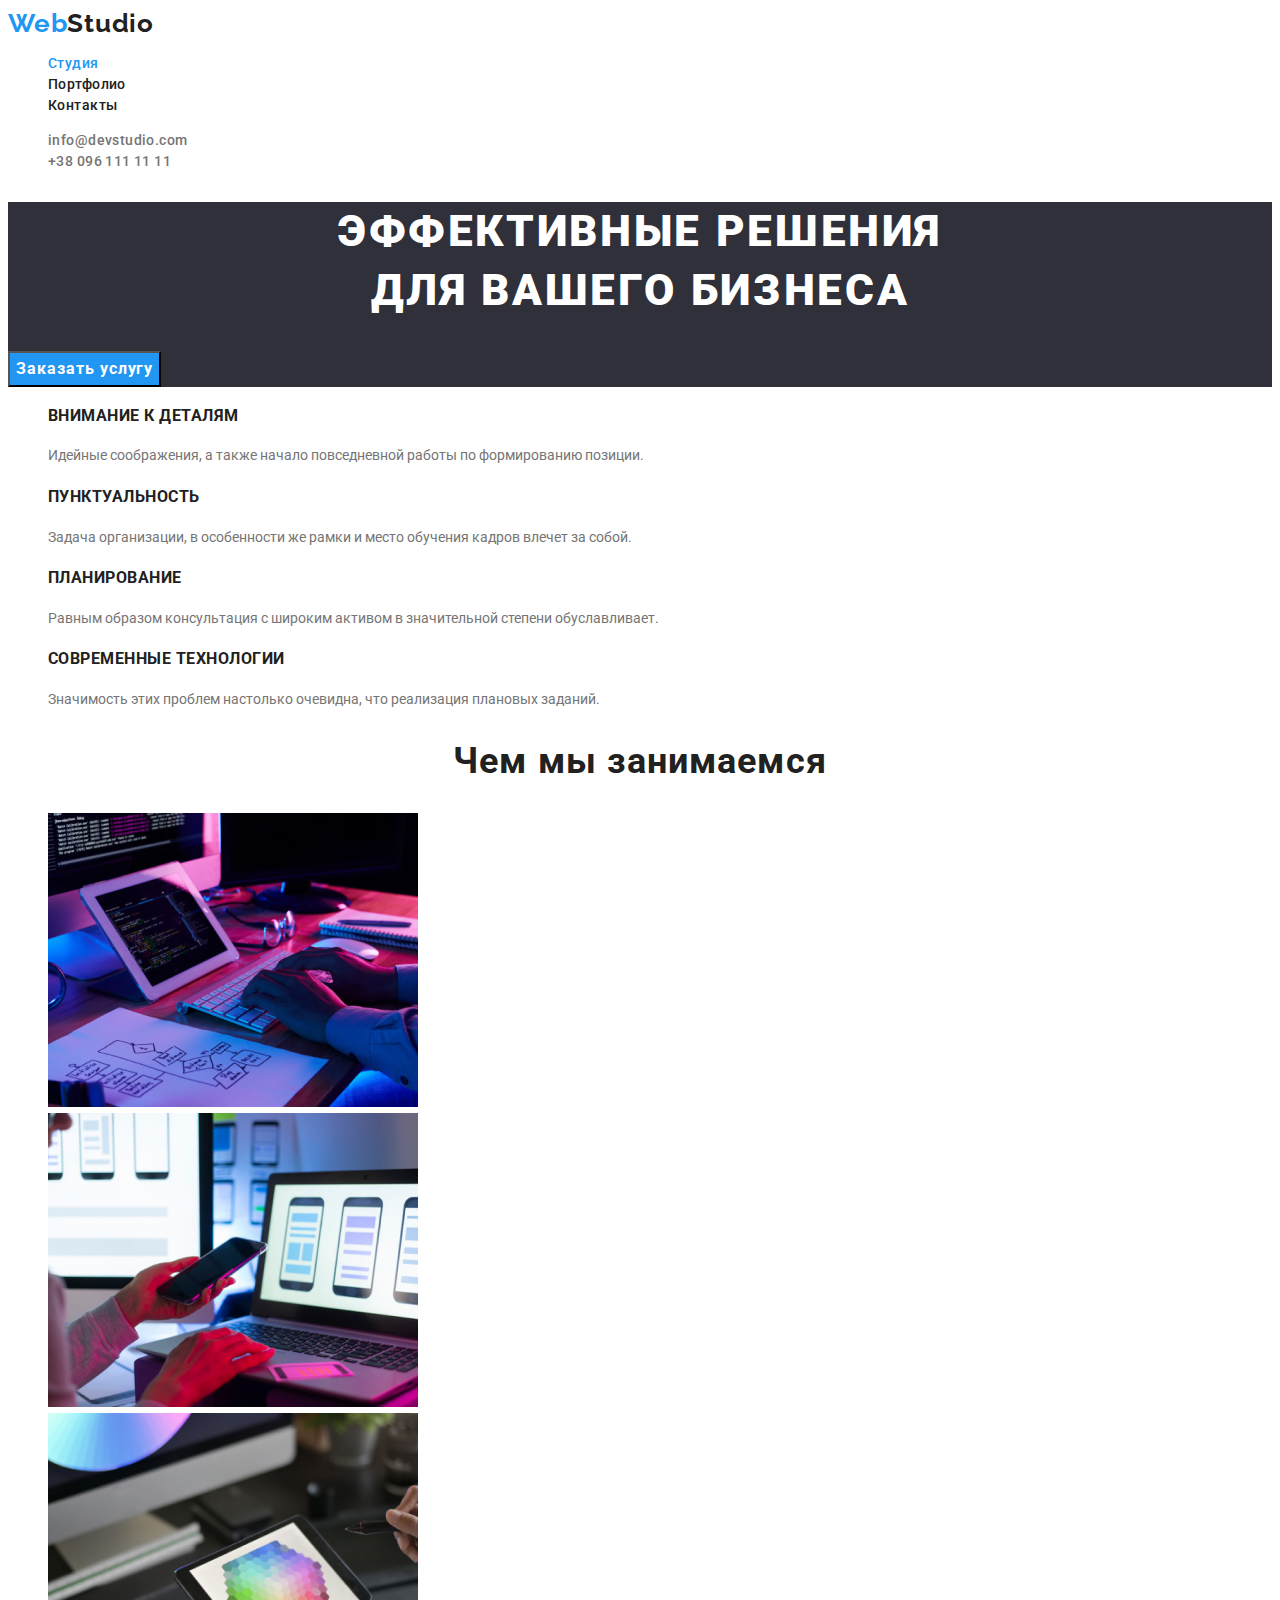
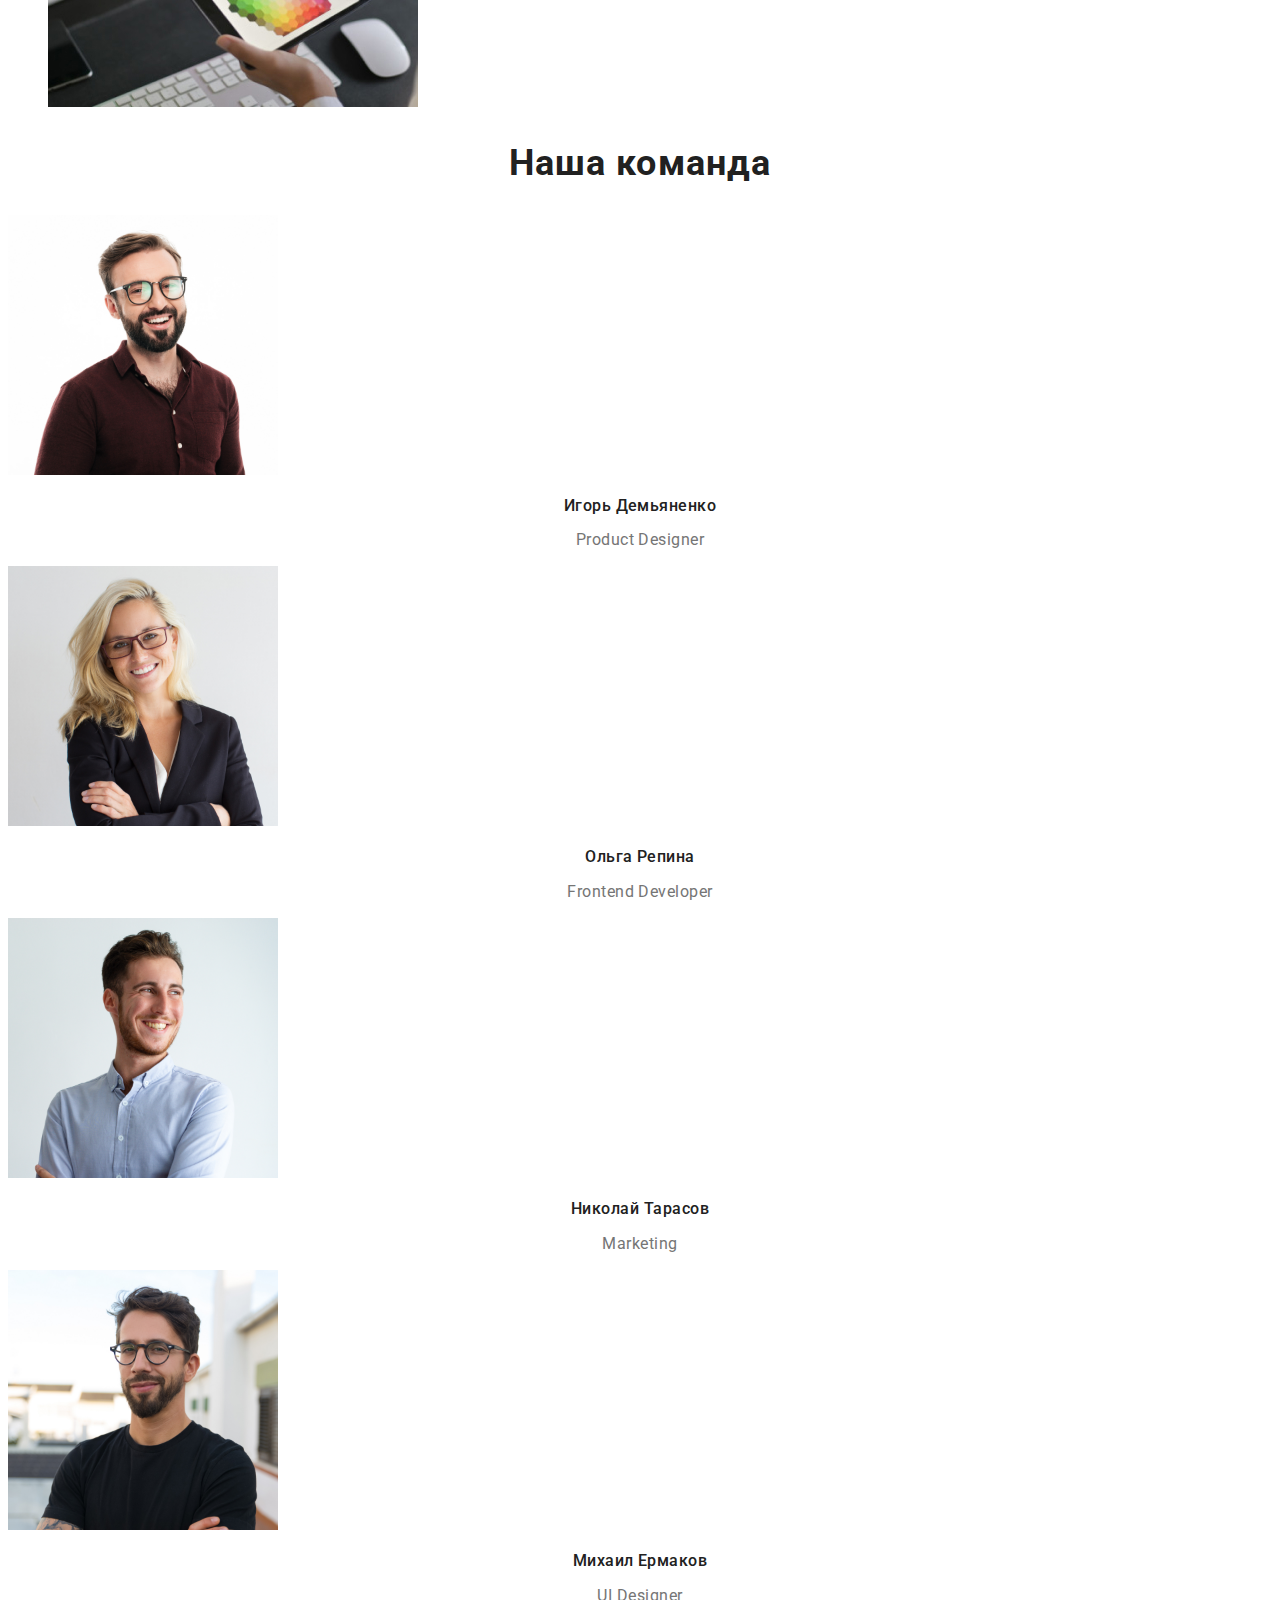
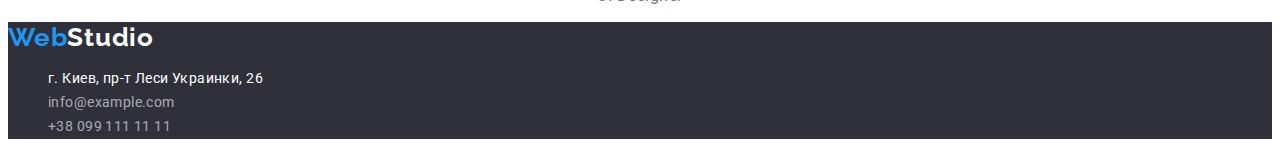
==== index.html @ cd0f9e61 "add hw03" ====
<!DOCTYPE html>
<html lang="ru">

<head>
   <meta charset="UTF-8">
   <meta http-equiv="X-UA-Compatible" content="IE=edge">
   <meta name="viewport" content="width=device-width, initial-scale=1.0">
   <title>WebStudio</title>
   <link
      href="https://fonts.googleapis.com/css2?family=Raleway:wght@700&family=Roboto:wght@400;500;700;900&display=swap"
      rel="stylesheet">
      <link rel="stylesheet"
         href="https://cdnjs.cloudflare.com/ajax/libs/modern-normalize/1.1.0/modern-normalize.min.css"
         integrity="sha512-wpPYUAdjBVSE4KJnH1VR1HeZfpl1ub8YT/NKx4PuQ5NmX2tKuGu6U/JRp5y+Y8XG2tV+wKQpNHVUX03MfMFn9Q=="
         crossorigin="anonymous" referrerpolicy="no-referrer" />
   <link rel="stylesheet" href="./css/styles.css">
</head>

<body>
   <header class="heder">
      <a class="logo" href="#"><span>Web</span>Studio</a>
      <nav class="nav">
         <ul class="nav-list list">
            <li><a class="link studio" href="#">Студия</a></li>
            <li><a class="link" href="./portfolio.html">Портфолио</a></li>
            <li><a class="link" href="#">Контакты</a></li>
         </ul>
      </nav>
      <ul class="adress">
         <li><a class="link" href="mailto:info@devstudio.com">info@devstudio.com</a></li>
         <li><a class="link" href="tel:+380961111111">+38 096 111 11 11</a> </li>
      </ul>
   </header>
   <main>
      <section class="hiro">
         <h1 class="hiro-title">Эффективные решения<br> для вашего бизнеса</h1>
         <button class="btn" type="button"> Заказать услугу</button>
      </section>
      <section>
         <h2 class="visually-hidden" aria-hidden="true" tabindex="-1">Особенности </h2>
         <ul class="list-section ">
            <li>
               <h3 class="list-title">Внимание к деталям</h3>
               <p class="text">Идейные соображения, а также начало повседневной работы по формированию позиции.</p>
            </li>
            <li>
               <h3 class="list-title">Пунктуальность</h3>
               <p class="text">Задача организации, в особенности же рамки и место обучения кадров влечет за собой.</p>
            </li>
            <li>
               <h3 class="list-title">Планирование</h3>
               <p class="text">Равным образом консультация с широким активом в значительной степени обуславливает.</p>
            </li>
            <li>
               <h3 class="list-title">Современные технологии</h3>
               <p class="text">Значимость этих проблем настолько очевидна, что реализация плановых заданий.</p>
            </li>
         </ul>
      </section>
      <section>
         <h2 class="section-title">Чем мы занимаемся</h2>
         <ul>
            <li><img src="./images/img.jpg" alt="разработка" height="294"></li>
            <li><img src="./images/img2.jpg" alt="мобильное приложение" height="294"></li>
            <li><img src="./images/img3.jpg" alt="внешнее оформление" height="294"></li>
         </ul>
      </section>
      <section>
         <h2 class="section-title  ">Наша команда</h2>
         <div class="card">
            <img src="./images/avatar.jpg" alt="avatar" height="260" width="270">
            <div class="container">
               <h3>Игорь Демьяненко</h3>
               <p class="card-text">Product Designer</p>
            </div>
         </div>
         <div class="card">
            <img src="./images/avatar1.jpg" alt="avatar" height="260" width="270">
            <div class="container">
               <h3>Ольга Репина</h3>
               <p class="card-text">Frontend Developer</p>
            </div>
         </div>
         <div class="card">
            <img src="./images/avatar2.jpg" alt="avatar" height="260" width="270">
            <div class=" container">
               <h3>Николай Тарасов</h3>
               <p class="card-text">Marketing</p>
            </div>
         </div>
         <div class="card">
            <img src="./images/avatar3.jpg" alt="avatar" height="260" width="270">
            <div class="container">
               <h3>Михаил Ермаков</h3>
               <p class="card-text">UI Designer</p>
            </div>
         </div>
      </section>
   </main>
   <footer class="futter">
      <a class="logo" href="#"><span>Web</span>Studio</a>
      <address class="footer-adress">
         <ul>
            <li class="adress-item ">
               <a class="link" href="https://bit.ly/3pXMvUd" target="_blank" rel="noopener noreferrer">
                  г. Киев,
                  пр-т
                  Леси Украинки, 26
               </a>
            </li>
            <li class="adress-item"><a class="link" href="mailto:info@example.com">info@example.com</a> </li>
            <li class="adress-item"><a class="link" href="tel:+380991111111">+38 099 111 11 11</a></li>
         </ul>
      </address>
   </footer>
</body>

</html>
---- css/styles.css ----
:root {
   --brend-color: #757575;
   --title-color: #212121;
   --bgc: #2f303a;
   --l-s: 0.03em;
}

body {
   font-family: "Roboto", sans-serif;
   color: var(--brend-color);
   font-size: 14px;
   line-height: 1.5;
}
ul {
   list-style: none;
}
a {
   text-decoration: none;
}
.logo {
   font-family: "Raleway";
   font-weight: 700;
   font-size: 26px;
   line-height: 1.2;
   letter-spacing: 0.03em;
   color: var(--title-color);
}
/* ------------------nav-bar------------ */
.logo > span {
   color: #2196f3;
}

.nav,
.adress {
   font-weight: 500;
   letter-spacing: var(--l-s);
}

.link:hover,
.link:focus {
   color: #2196f3;
}

.nav-list a {
   color: var(--title-color);
}

.adress a {
   color: var(--brend-color);
}
/*----------------- hiro--------------- */
.hiro {
   color: #ffffff;
   background: var(--bgc);
}
.hiro-title {
   font-weight: 900;
   font-size: 44px;
   line-height: 1.36;
   text-align: center;
   letter-spacing: 0.06em;
   text-transform: uppercase;
}
.btn {
   font-family: inherit;
   color: #ffffff;
   background-color: #2196f3;
   box-shadow: none;
   font-weight: 700;
   font-size: 16px;
   line-height: 1.9;
   letter-spacing: 0.06em;
}
.btn:hover {
   cursor: pointer;
}

/* --------------section------------ */

.visually-hidden {
   position: absolute;
   white-space: nowrap;
   width: 1px;
   height: 1px;
   overflow: hidden;
   border: 0;
   padding: 0;
   clip: rect(0 0 0 0);
   clip-path: inset(50%);
   margin: -1px;
}
/* --------------section------------ */

.list-title {
   color: var(--title-color);
   font-weight: 700;
   letter-spacing: var(--l-s);
   text-transform: uppercase;
}

.text {
   line-height: 1.7;
}
/* --------------section------------ */

.section-title {
   color: var(--title-color);
   font-weight: 700;
   font-size: 36px;
   line-height: 1.16;
   letter-spacing: var(--l-s);
   text-align: center;
}

.card h3 {
   color: var(--title-color);
   font-weight: 500;
   font-size: 16px;
   line-height: 1.18;
   text-align: center;
   letter-spacing: var(--l-s);
}

.card-text {
   font-size: 16px;
   line-height: 1.18;
   text-align: center;
   letter-spacing: var(--l-s);
}

.futter {
   background-color: var(--bgc);
}

.futter .logo {
   color: #ffffff;
}

.adress-item {
   font-style: normal;
   font-size: 14px;
   line-height: 1.71;
   letter-spacing: var(--l-s);
}

.adress-item a {
   color: rgba(255, 255, 255, 0.6);
}
a[href*="https"] {
   color: #ffffff;
}
/* ------------------ portfolio------------------- */
.btn-radio button {
   font-family: inherit;
   font-weight: 500;
   font-size: 16px;
   line-height: 1.62;

   text-align: center;
   letter-spacing: var(--l-s);
}

.image-card a {
   color: var(--brend-color);
   font-size: 16px;
   line-height: 1.88;
   letter-spacing: var(--l-s);
}

.title-card {
   color: var(--title-color);
   font-weight: 700;
   font-size: 18px;
   line-height: 2;
   letter-spacing: 0.06em;
}

button:hover,
button:focus {
   background-color: #2196f3;
   color: #ffffff;
   cursor: pointer;
}
.link.portfolio,
.link.studio {
   color: #2196f3;
}
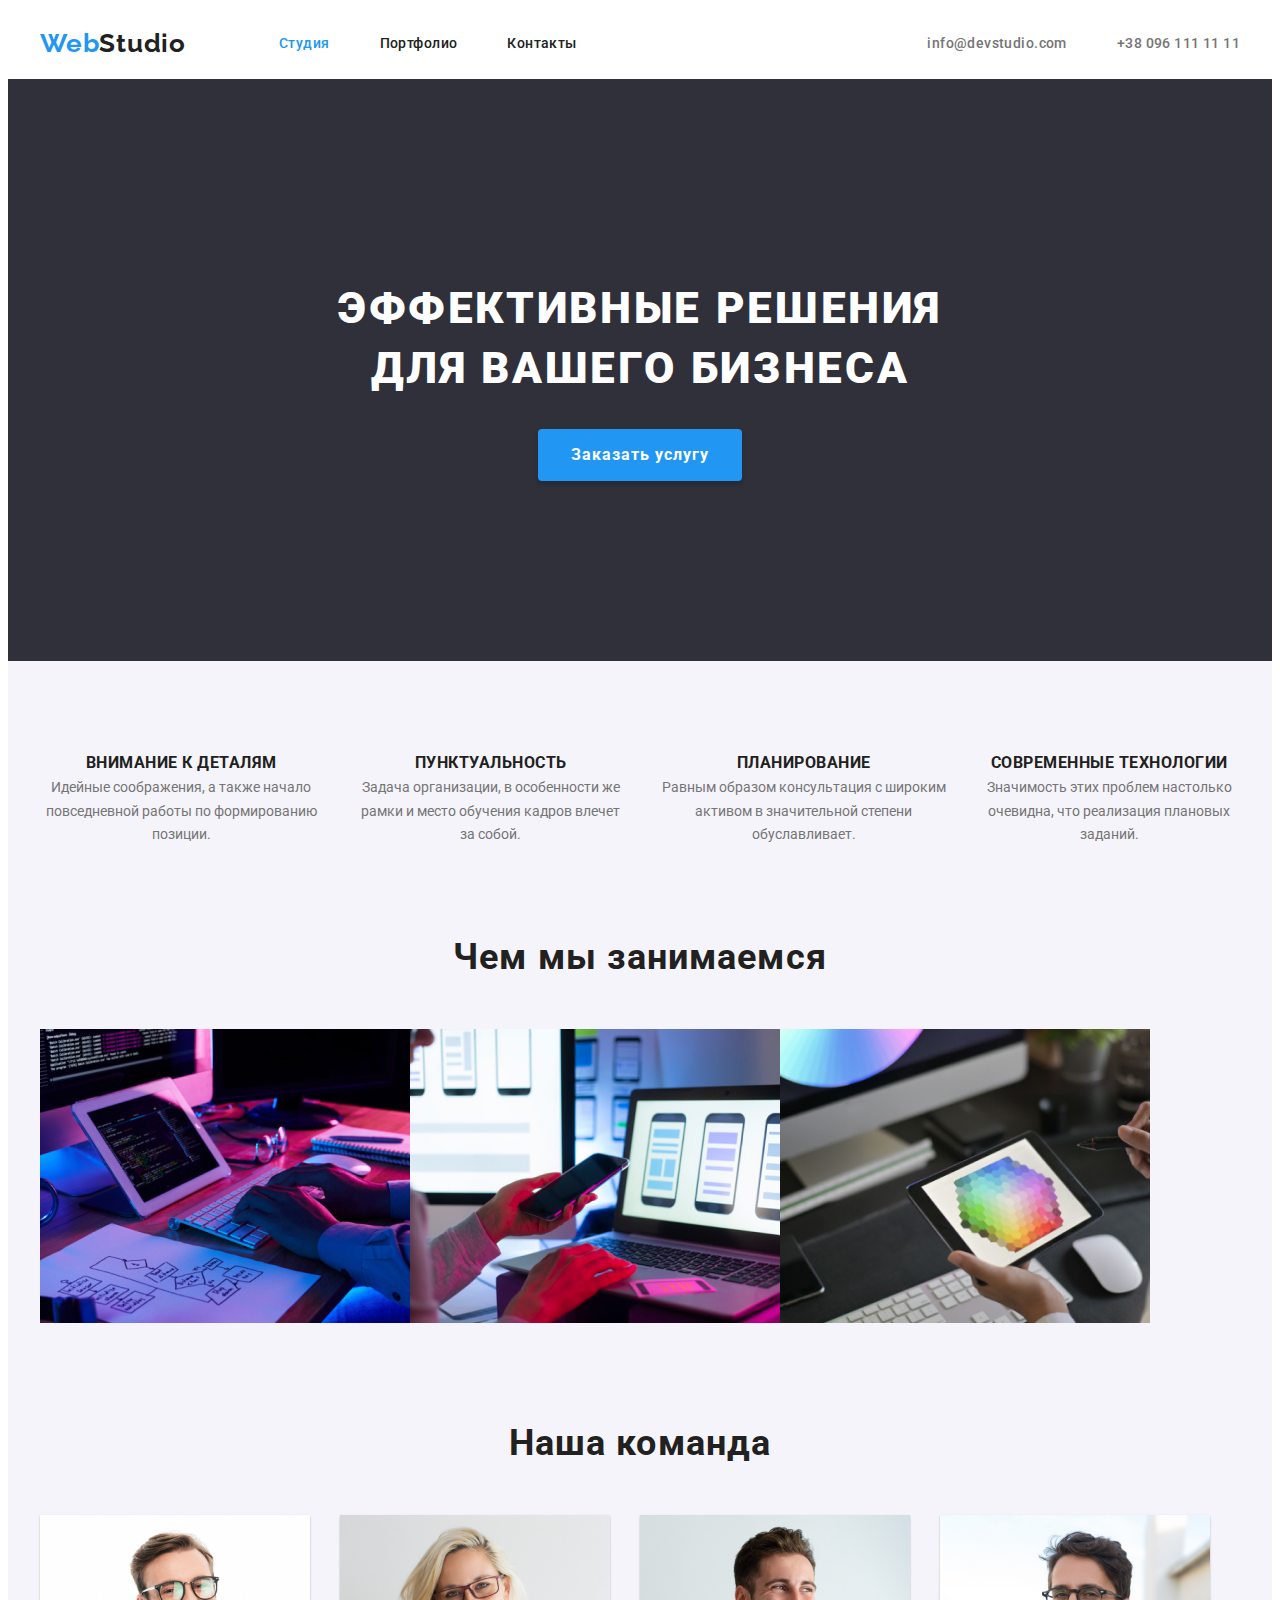
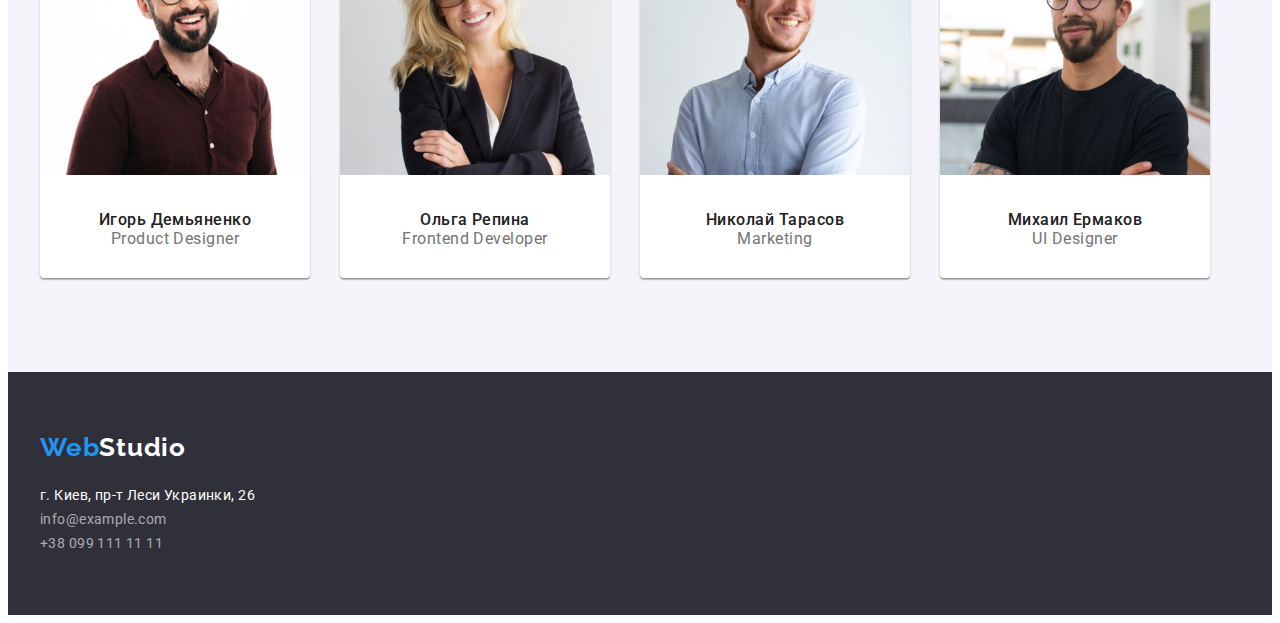
==== commit 2e15b762: "end html" ====
--- a/index.html
+++ b/index.html
@@ -9,15 +9,15 @@
    <link
       href="https://fonts.googleapis.com/css2?family=Raleway:wght@700&family=Roboto:wght@400;500;700;900&display=swap"
       rel="stylesheet">
-      <link rel="stylesheet"
-         href="https://cdnjs.cloudflare.com/ajax/libs/modern-normalize/1.1.0/modern-normalize.min.css"
-         integrity="sha512-wpPYUAdjBVSE4KJnH1VR1HeZfpl1ub8YT/NKx4PuQ5NmX2tKuGu6U/JRp5y+Y8XG2tV+wKQpNHVUX03MfMFn9Q=="
-         crossorigin="anonymous" referrerpolicy="no-referrer" />
+   <link rel="stylesheet" href="https://cdnjs.cloudflare.com/ajax/libs/modern-normalize/1.1.0/modern-normalize.min.css"
+      integrity="sha512-wpPYUAdjBVSE4KJnH1VR1HeZfpl1ub8YT/NKx4PuQ5NmX2tKuGu6U/JRp5y+Y8XG2tV+wKQpNHVUX03MfMFn9Q=="
+      crossorigin="anonymous" referrerpolicy="no-referrer" />
    <link rel="stylesheet" href="./css/styles.css">
 </head>
 
 <body>
-   <header class="heder">
+   <header class="heder cotener">
+
       <a class="logo" href="#"><span>Web</span>Studio</a>
       <nav class="nav">
          <ul class="nav-list list">
@@ -30,6 +30,7 @@
          <li><a class="link" href="mailto:info@devstudio.com">info@devstudio.com</a></li>
          <li><a class="link" href="tel:+380961111111">+38 096 111 11 11</a> </li>
       </ul>
+
    </header>
    <main>
       <section class="hiro">
@@ -37,81 +38,93 @@
          <button class="btn" type="button"> Заказать услугу</button>
       </section>
       <section>
-         <h2 class="visually-hidden" aria-hidden="true" tabindex="-1">Особенности </h2>
-         <ul class="list-section ">
-            <li>
-               <h3 class="list-title">Внимание к деталям</h3>
-               <p class="text">Идейные соображения, а также начало повседневной работы по формированию позиции.</p>
-            </li>
-            <li>
-               <h3 class="list-title">Пунктуальность</h3>
-               <p class="text">Задача организации, в особенности же рамки и место обучения кадров влечет за собой.</p>
-            </li>
-            <li>
-               <h3 class="list-title">Планирование</h3>
-               <p class="text">Равным образом консультация с широким активом в значительной степени обуславливает.</p>
-            </li>
-            <li>
-               <h3 class="list-title">Современные технологии</h3>
-               <p class="text">Значимость этих проблем настолько очевидна, что реализация плановых заданий.</p>
-            </li>
-         </ul>
+         <div class="cotener">
+            <h2 class="visually-hidden" aria-hidden="true" tabindex="-1">Особенности </h2>
+            <ul class="list-section ">
+               <li class="items">
+                  <h3 class="list-title">Внимание к деталям</h3>
+                  <p class="text">Идейные соображения, а также начало повседневной работы по формированию позиции.</p>
+               </li>
+               <li class="items">
+                  <h3 class="list-title">Пунктуальность</h3>
+                  <p class="text">Задача организации, в особенности же рамки и место обучения кадров влечет за собой.
+                  </p>
+               </li>
+               <li class="items">
+                  <h3 class="list-title">Планирование</h3>
+                  <p class="text">Равным образом консультация с широким активом в значительной степени обуславливает.
+                  </p>
+               </li>
+               <li class="items">
+                  <h3 class="list-title">Современные технологии</h3>
+                  <p class="text">Значимость этих проблем настолько очевидна, что реализация плановых заданий.</p>
+               </li>
+            </ul>
+         </div>
       </section>
       <section>
-         <h2 class="section-title">Чем мы занимаемся</h2>
-         <ul>
-            <li><img src="./images/img.jpg" alt="разработка" height="294"></li>
-            <li><img src="./images/img2.jpg" alt="мобильное приложение" height="294"></li>
-            <li><img src="./images/img3.jpg" alt="внешнее оформление" height="294"></li>
-         </ul>
+         <div class="cotener">
+            <h2 class="section-title">Чем мы занимаемся</h2>
+            <ul class="list-img">
+               <li class="item"><img src="./images/img.jpg" alt="разработка" height="294"></li>
+               <li class="item"><img src="./images/img2.jpg" alt="мобильное приложение" height="294"></li>
+               <li class="item"><img src="./images/img3.jpg" alt="внешнее оформление" height="294"></li>
+            </ul>
+         </div>
       </section>
       <section>
-         <h2 class="section-title  ">Наша команда</h2>
-         <div class="card">
-            <img src="./images/avatar.jpg" alt="avatar" height="260" width="270">
-            <div class="container">
-               <h3>Игорь Демьяненко</h3>
-               <p class="card-text">Product Designer</p>
-            </div>
-         </div>
-         <div class="card">
-            <img src="./images/avatar1.jpg" alt="avatar" height="260" width="270">
-            <div class="container">
-               <h3>Ольга Репина</h3>
-               <p class="card-text">Frontend Developer</p>
-            </div>
-         </div>
-         <div class="card">
-            <img src="./images/avatar2.jpg" alt="avatar" height="260" width="270">
-            <div class=" container">
-               <h3>Николай Тарасов</h3>
-               <p class="card-text">Marketing</p>
-            </div>
-         </div>
-         <div class="card">
-            <img src="./images/avatar3.jpg" alt="avatar" height="260" width="270">
-            <div class="container">
-               <h3>Михаил Ермаков</h3>
-               <p class="card-text">UI Designer</p>
+         <div class="cotener">
+            <h2 class="section-title img ">Наша команда</h2>
+            <div class="img-list">
+               <div class="card">
+                  <img src="./images/avatar.jpg" alt="avatar" height="260" width="270">
+                  <div class="container">
+                     <h3>Игорь Демьяненко</h3>
+                     <p class="card-text">Product Designer</p>
+                  </div>
+               </div>
+               <div class="card">
+                  <img src="./images/avatar1.jpg" alt="avatar" height="260" width="270">
+                  <div class="container">
+                     <h3>Ольга Репина</h3>
+                     <p class="card-text">Frontend Developer</p>
+                  </div>
+               </div>
+               <div class="card">
+                  <img src="./images/avatar2.jpg" alt="avatar" height="260" width="270">
+                  <div class=" container">
+                     <h3>Николай Тарасов</h3>
+                     <p class="card-text">Marketing</p>
+                  </div>
+               </div>
+               <div class="card">
+                  <img src="./images/avatar3.jpg" alt="avatar" height="260" width="270">
+                  <div class="container">
+                     <h3>Михаил Ермаков</h3>
+                     <p class="card-text">UI Designer</p>
+                  </div>
+               </div>
             </div>
          </div>
       </section>
    </main>
    <footer class="futter">
-      <a class="logo" href="#"><span>Web</span>Studio</a>
-      <address class="footer-adress">
-         <ul>
-            <li class="adress-item ">
-               <a class="link" href="https://bit.ly/3pXMvUd" target="_blank" rel="noopener noreferrer">
-                  г. Киев,
-                  пр-т
-                  Леси Украинки, 26
-               </a>
-            </li>
-            <li class="adress-item"><a class="link" href="mailto:info@example.com">info@example.com</a> </li>
-            <li class="adress-item"><a class="link" href="tel:+380991111111">+38 099 111 11 11</a></li>
-         </ul>
-      </address>
+      <div class="cotener">
+         <a class="logo" href="#"><span>Web</span>Studio</a>
+         <address class="footer-adress">
+            <ul class="list-down">
+               <li class="adress-item ">
+                  <a class="link" href="https://bit.ly/3pXMvUd" target="_blank" rel="noopener noreferrer">
+                     г. Киев,
+                     пр-т
+                     Леси Украинки, 26
+                  </a>
+               </li>
+               <li class="adress-item"><a class="link" href="mailto:info@example.com">info@example.com</a> </li>
+               <li class="adress-item"><a class="link" href="tel:+380991111111">+38 099 111 11 11</a></li>
+            </ul>
+         </address>
+      </div>
    </footer>
 </body>
 
--- a/css/styles.css
+++ b/css/styles.css
@@ -4,7 +4,15 @@
    --bgc: #2f303a;
    --l-s: 0.03em;
 }
-
+h1,
+h2,
+h3,
+h4,
+ul,
+p {
+   margin: 0;
+   padding: 0;
+}
 body {
    font-family: "Roboto", sans-serif;
    color: var(--brend-color);
@@ -17,6 +25,26 @@
 a {
    text-decoration: none;
 }
+
+.cotener {
+   max-width: 1200px;
+   padding: 0 15px;
+   text-align: center;
+   margin: 0 auto;
+   /* outline: solid #bd0a0a; */
+}
+.heder {
+   display: flex;
+   justify-content: space-between;
+   align-items: center;
+}
+
+.heder a {
+   display: block;
+   padding-top: 20px;
+   padding-bottom: 20px;
+}
+
 .logo {
    font-family: "Raleway";
    font-weight: 700;
@@ -25,11 +53,22 @@
    letter-spacing: 0.03em;
    color: var(--title-color);
 }
-/* ------------------nav-bar------------ */
+
 .logo > span {
    color: #2196f3;
 }
-
+/* ------------------nav-bar------------ */
+
+.list {
+   display: flex;
+}
+.adress {
+   display: flex;
+   margin-left: auto;
+}
+.nav {
+   margin-left: 93px;
+}
 .nav,
 .adress {
    font-weight: 500;
@@ -44,16 +83,27 @@
 .nav-list a {
    color: var(--title-color);
 }
+.nav-list li:not(:last-child) {
+   padding-right: 50px;
+}
 
 .adress a {
    color: var(--brend-color);
 }
+.adress li:not(:first-child) {
+   margin-left: 50px;
+}
 /*----------------- hiro--------------- */
 .hiro {
    color: #ffffff;
    background: var(--bgc);
-}
+   text-align: center;
+   padding-top: 200px;
+   padding-bottom: 180px;
+}
+
 .hiro-title {
+   margin-bottom: 30px;
    font-weight: 900;
    font-size: 44px;
    line-height: 1.36;
@@ -70,12 +120,21 @@
    font-size: 16px;
    line-height: 1.9;
    letter-spacing: 0.06em;
+   display: inline-block;
+   padding: 10px 32px;
+   min-width: 200px;
+   min-height: 50px;
+
+   border: 1px solid transparent;
+
+   box-shadow: 0px 4px 4px rgba(0, 0, 0, 0.15);
+   border-radius: 4px;
 }
 .btn:hover {
    cursor: pointer;
 }
 
-/* --------------section------------ */
+/* --------------section 1------------ */
 
 .visually-hidden {
    position: absolute;
@@ -89,19 +148,48 @@
    clip-path: inset(50%);
    margin: -1px;
 }
-/* --------------section------------ */
+section {
+   background: #f5f4fa;
+}
+.list-section {
+   display: flex;
+   padding: 90px 0;
+}
+
+.list-section .items {
+   width: calc((100%-90px) / 4);
+   margin-right: 30px;
+}
+.list-section .items:last-child {
+   margin-right: 0;
+}
+.list-img {
+   padding-bottom: 94px;
+}
+/* --------------section 2------------ */
+.section-title {
+   margin-bottom: 50px;
+}
+
+.list-img {
+   display: flex;
+}
 
 .list-title {
    color: var(--title-color);
    font-weight: 700;
    letter-spacing: var(--l-s);
    text-transform: uppercase;
+}
+
+.list-img .item {
+   width: calc((100%-60px) / 3);
 }
 
 .text {
    line-height: 1.7;
 }
-/* --------------section------------ */
+/* --------------section 3------------ */
 
 .section-title {
    color: var(--title-color);
@@ -111,6 +199,16 @@
    letter-spacing: var(--l-s);
    text-align: center;
 }
+.section-title.imag {
+   padding-top: 94px;
+}
+.img-list {
+   display: flex;
+   padding-bottom: 94px;
+}
+.container {
+   padding: 30px 0;
+}
 
 .card h3 {
    color: var(--title-color);
@@ -128,12 +226,31 @@
    letter-spacing: var(--l-s);
 }
 
+div.card {
+   background: #ffffff;
+}
+.card {
+   width: calc((100%-90px) / 4);
+   margin-right: 30px;
+
+   box-shadow: 0px 1px 3px rgba(0, 0, 0, 0.12), 0px 1px 1px rgba(0, 0, 0, 0.14), 0px 2px 1px rgba(0, 0, 0, 0.2);
+   border-radius: 0px 0px 4px 4px;
+}
+.card:last-child {
+   margin-right: 0;
+}
 .futter {
    background-color: var(--bgc);
 }
+.futter .cotener {
+   text-align: start;
+}
 
 .futter .logo {
    color: #ffffff;
+   padding-top: 60px;
+   padding-bottom: 20px;
+   display: block;
 }
 
 .adress-item {
@@ -142,6 +259,9 @@
    line-height: 1.71;
    letter-spacing: var(--l-s);
 }
+.list-down {
+   padding-bottom: 60px;
+}
 
 .adress-item a {
    color: rgba(255, 255, 255, 0.6);
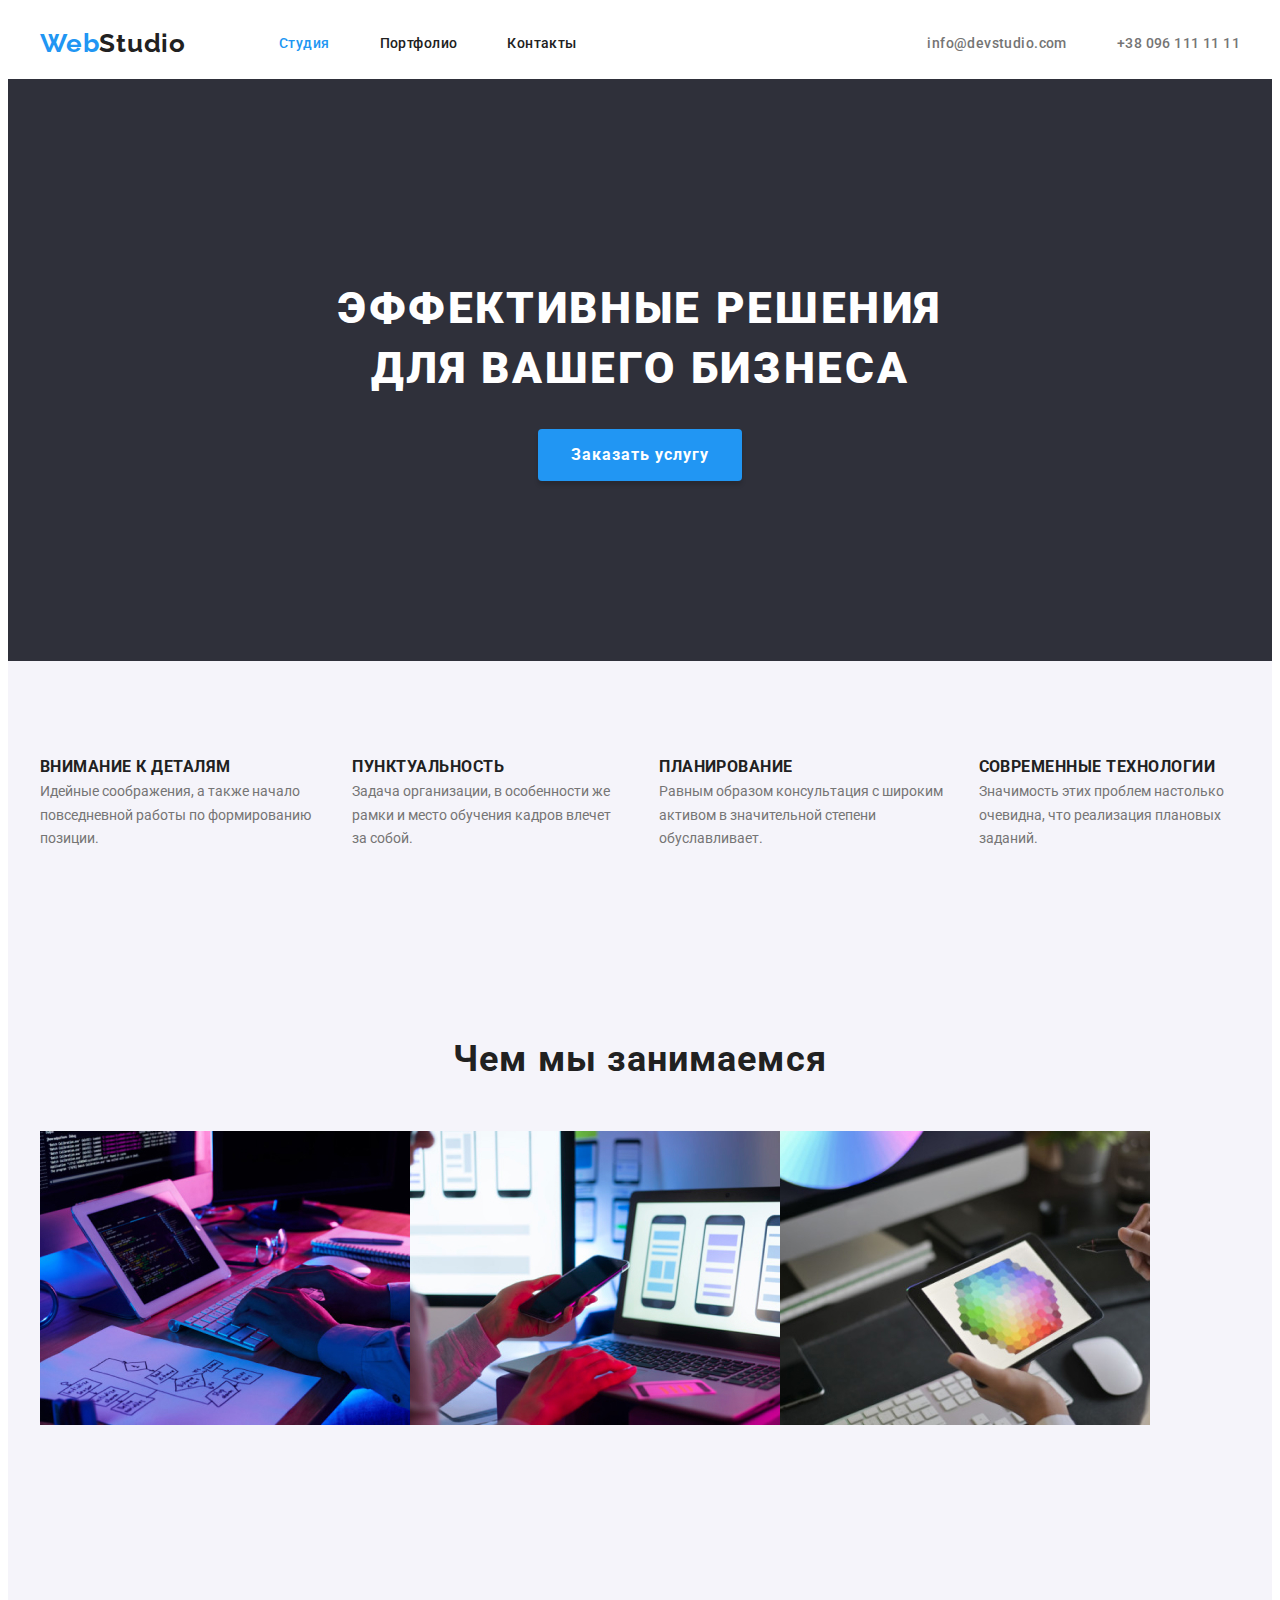
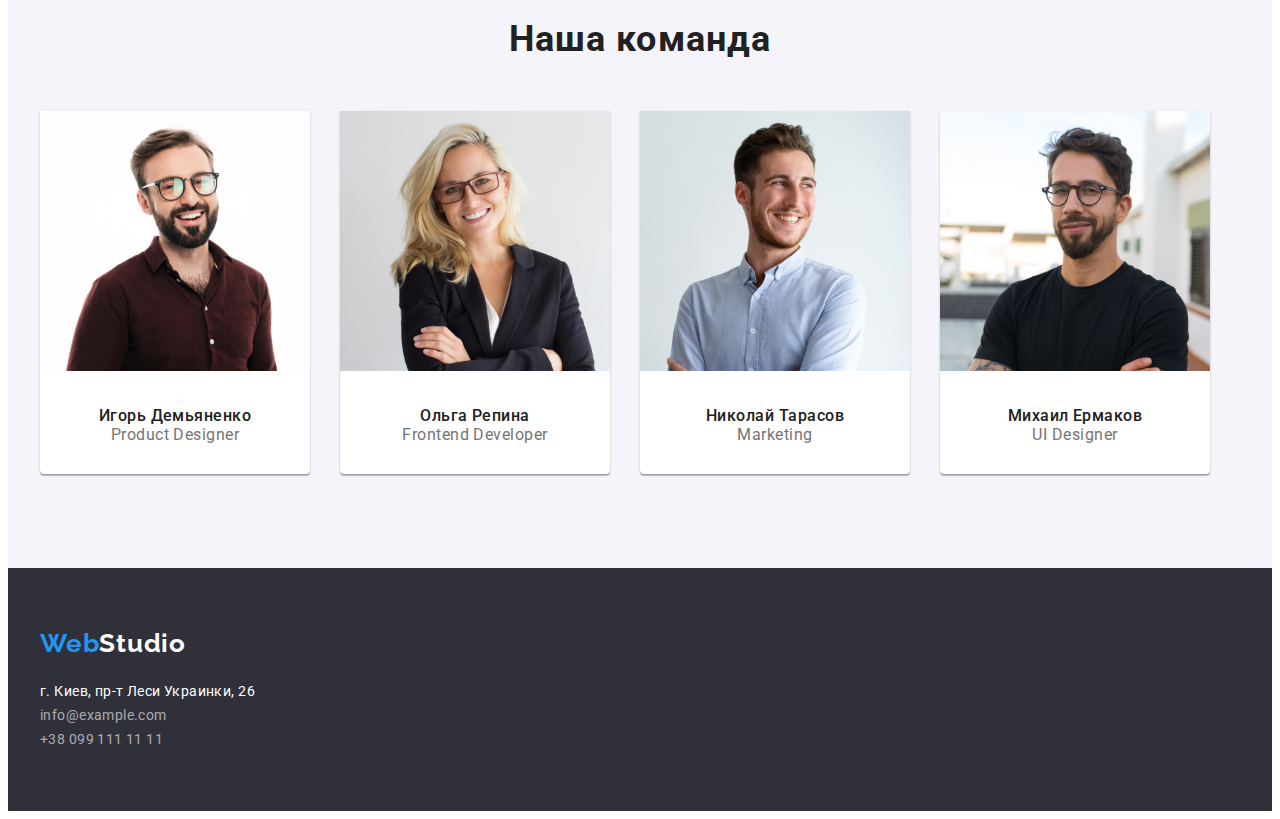
==== commit 0b71762c: "fix css" ====
--- a/index.html
+++ b/index.html
@@ -37,7 +37,7 @@
          <h1 class="hiro-title">Эффективные решения<br> для вашего бизнеса</h1>
          <button class="btn" type="button"> Заказать услугу</button>
       </section>
-      <section>
+      <section class="section" >
          <div class="cotener">
             <h2 class="visually-hidden" aria-hidden="true" tabindex="-1">Особенности </h2>
             <ul class="list-section ">
@@ -62,7 +62,7 @@
             </ul>
          </div>
       </section>
-      <section>
+      <section class="section" >
          <div class="cotener">
             <h2 class="section-title">Чем мы занимаемся</h2>
             <ul class="list-img">
@@ -72,7 +72,7 @@
             </ul>
          </div>
       </section>
-      <section>
+      <section class="section" >
          <div class="cotener">
             <h2 class="section-title img ">Наша команда</h2>
             <div class="img-list">
--- a/css/styles.css
+++ b/css/styles.css
@@ -4,6 +4,7 @@
    --bgc: #2f303a;
    --l-s: 0.03em;
 }
+/* -------------------обнуление----------- */
 h1,
 h2,
 h3,
@@ -13,18 +14,22 @@
    margin: 0;
    padding: 0;
 }
+
+ul {
+   list-style: none;
+}
+
+a {
+   text-decoration: none;
+}
+/* -------------------обнуление----------- */
+
 body {
    font-family: "Roboto", sans-serif;
    color: var(--brend-color);
    font-size: 14px;
    line-height: 1.5;
 }
-ul {
-   list-style: none;
-}
-a {
-   text-decoration: none;
-}
 
 .cotener {
    max-width: 1200px;
@@ -33,6 +38,7 @@
    margin: 0 auto;
    /* outline: solid #bd0a0a; */
 }
+
 .heder {
    display: flex;
    justify-content: space-between;
@@ -57,18 +63,22 @@
 .logo > span {
    color: #2196f3;
 }
+
 /* ------------------nav-bar------------ */
 
 .list {
    display: flex;
 }
+
 .adress {
    display: flex;
    margin-left: auto;
 }
+
 .nav {
    margin-left: 93px;
 }
+
 .nav,
 .adress {
    font-weight: 500;
@@ -83,6 +93,7 @@
 .nav-list a {
    color: var(--title-color);
 }
+
 .nav-list li:not(:last-child) {
    padding-right: 50px;
 }
@@ -90,9 +101,12 @@
 .adress a {
    color: var(--brend-color);
 }
+
 .adress li:not(:first-child) {
    margin-left: 50px;
 }
+/* ------------------nav-bar------------ */
+
 /*----------------- hiro--------------- */
 .hiro {
    color: #ffffff;
@@ -111,6 +125,7 @@
    letter-spacing: 0.06em;
    text-transform: uppercase;
 }
+
 .btn {
    font-family: inherit;
    color: #ffffff;
@@ -130,9 +145,11 @@
    box-shadow: 0px 4px 4px rgba(0, 0, 0, 0.15);
    border-radius: 4px;
 }
+
 .btn:hover {
    cursor: pointer;
 }
+/*----------------- hiro--------------- */
 
 /* --------------section 1------------ */
 
@@ -148,12 +165,10 @@
    clip-path: inset(50%);
    margin: -1px;
 }
-section {
-   background: #f5f4fa;
-}
+
 .list-section {
    display: flex;
-   padding: 90px 0;
+   text-align: start;
 }
 
 .list-section .items {
@@ -163,9 +178,7 @@
 .list-section .items:last-child {
    margin-right: 0;
 }
-.list-img {
-   padding-bottom: 94px;
-}
+
 /* --------------section 2------------ */
 .section-title {
    margin-bottom: 50px;
@@ -204,8 +217,8 @@
 }
 .img-list {
    display: flex;
-   padding-bottom: 94px;
-}
+}
+
 .container {
    padding: 30px 0;
 }
@@ -239,9 +252,16 @@
 .card:last-child {
    margin-right: 0;
 }
+
+.section {
+   padding: 94px 0;
+   background: #f5f4fa;
+}
+
 .futter {
    background-color: var(--bgc);
 }
+
 .futter .cotener {
    text-align: start;
 }
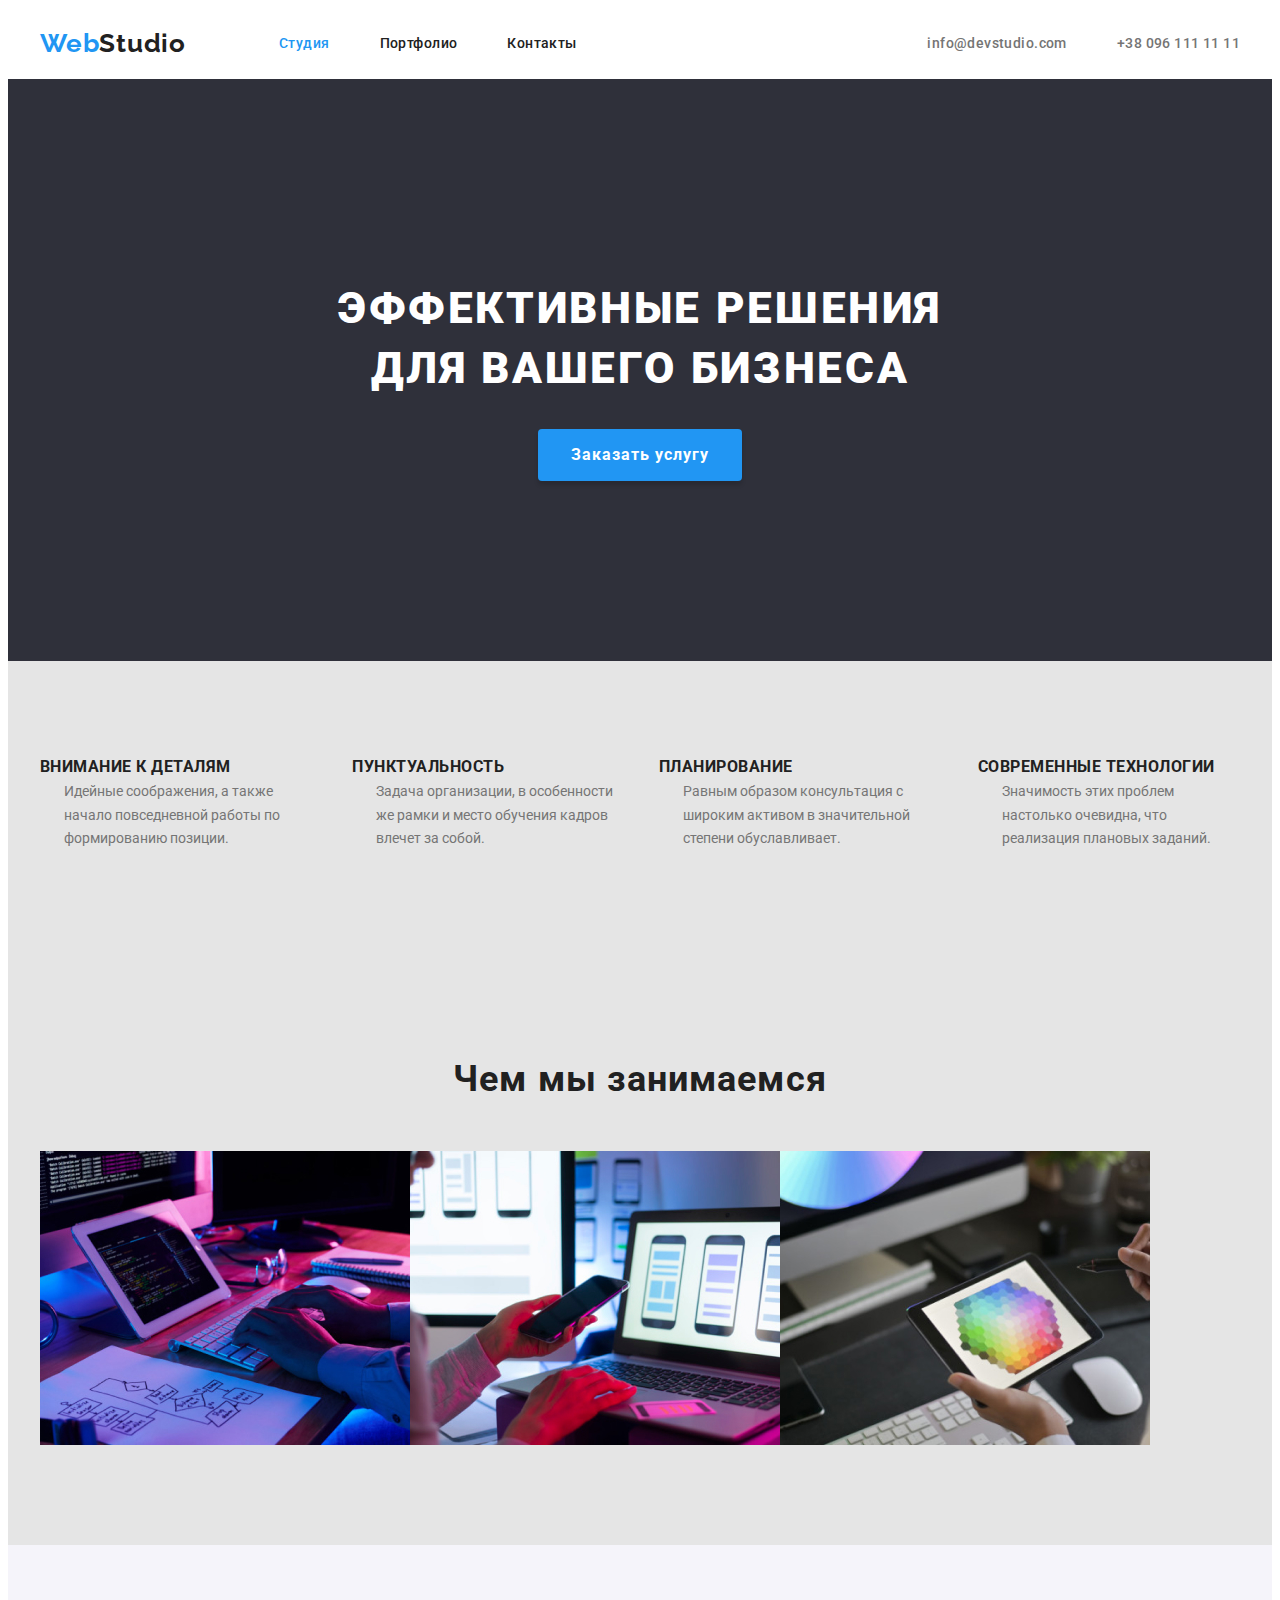
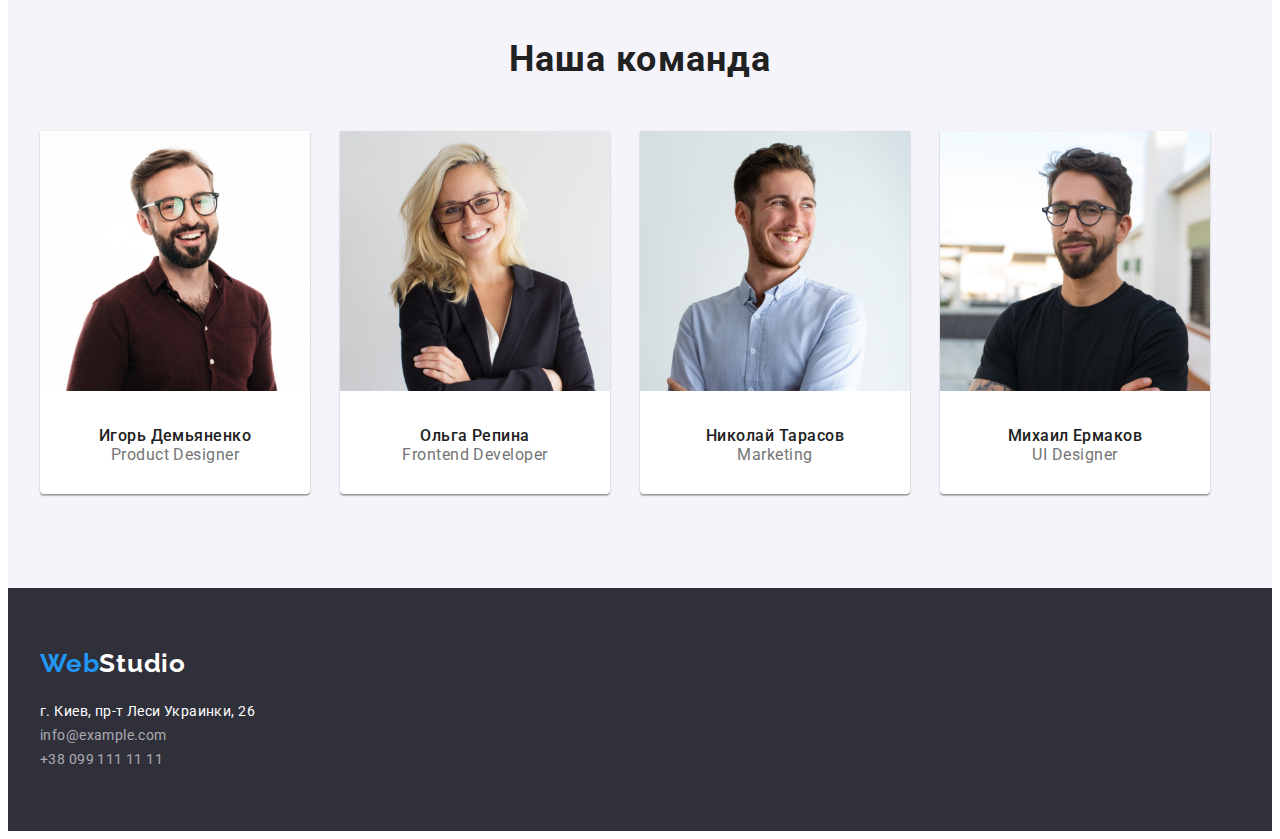
==== commit 2f9e279b: "edit html end" ====
--- a/index.html
+++ b/index.html
@@ -22,7 +22,7 @@
       <nav class="nav">
          <ul class="nav-list list">
             <li><a class="link studio" href="#">Студия</a></li>
-            <li><a class="link" href="./portfolio.html">Портфолио</a></li>
+            <li><a class="link" href="/portfolio.html">Портфолио</a></li>
             <li><a class="link" href="#">Контакты</a></li>
          </ul>
       </nav>
@@ -37,7 +37,7 @@
          <h1 class="hiro-title">Эффективные решения<br> для вашего бизнеса</h1>
          <button class="btn" type="button"> Заказать услугу</button>
       </section>
-      <section class="section" >
+      <section class="section bgc-greey ">
          <div class="cotener">
             <h2 class="visually-hidden" aria-hidden="true" tabindex="-1">Особенности </h2>
             <ul class="list-section ">
@@ -62,7 +62,7 @@
             </ul>
          </div>
       </section>
-      <section class="section" >
+      <section class="section bgc-greey ">
          <div class="cotener">
             <h2 class="section-title">Чем мы занимаемся</h2>
             <ul class="list-img">
@@ -72,7 +72,7 @@
             </ul>
          </div>
       </section>
-      <section class="section" >
+      <section class="section bgc-nogreey">
          <div class="cotener">
             <h2 class="section-title img ">Наша команда</h2>
             <div class="img-list">
--- a/css/styles.css
+++ b/css/styles.css
@@ -3,6 +3,7 @@
    --title-color: #212121;
    --bgc: #2f303a;
    --l-s: 0.03em;
+   --bgc-body: #e5e5e5;
 }
 /* -------------------обнуление----------- */
 h1,
@@ -43,6 +44,7 @@
    display: flex;
    justify-content: space-between;
    align-items: center;
+   background-color: #fff;
 }
 
 .heder a {
@@ -152,6 +154,10 @@
 /*----------------- hiro--------------- */
 
 /* --------------section 1------------ */
+
+.bgc-greey {
+   background-color: var(--bgc-body);
+}
 
 .visually-hidden {
    position: absolute;
@@ -203,7 +209,9 @@
    line-height: 1.7;
 }
 /* --------------section 3------------ */
-
+.bgc-nogreey {
+   background: #f5f4fa;
+}
 .section-title {
    color: var(--title-color);
    font-weight: 700;
@@ -240,7 +248,7 @@
 }
 
 div.card {
-   background: #ffffff;
+   background-color: #fff;
 }
 .card {
    width: calc((100%-90px) / 4);
@@ -255,11 +263,12 @@
 
 .section {
    padding: 94px 0;
-   background: #f5f4fa;
 }
 
 .futter {
    background-color: var(--bgc);
+   padding-top: 60px;
+   padding-bottom: 60px;
 }
 
 .futter .cotener {
@@ -268,7 +277,6 @@
 
 .futter .logo {
    color: #ffffff;
-   padding-top: 60px;
    padding-bottom: 20px;
    display: block;
 }
@@ -279,9 +287,6 @@
    line-height: 1.71;
    letter-spacing: var(--l-s);
 }
-.list-down {
-   padding-bottom: 60px;
-}
 
 .adress-item a {
    color: rgba(255, 255, 255, 0.6);
@@ -290,14 +295,34 @@
    color: #ffffff;
 }
 /* ------------------ portfolio------------------- */
+.btn-radio {
+   padding-top: 100px;
+}
+
 .btn-radio button {
    font-family: inherit;
    font-weight: 500;
    font-size: 16px;
    line-height: 1.62;
-
-   text-align: center;
-   letter-spacing: var(--l-s);
+   display: block;
+
+   text-align: center;
+   letter-spacing: var(--l-s);
+
+   border: none;
+   background-color: transparent;
+}
+.contener-btn {
+   display: flex;
+   justify-content: space-evenly;
+   align-items: center;
+   min-height: 54px;
+   max-width: 612px;
+   margin: auto;
+}
+
+.btn-items:not(:last-child) {
+   margin-right: 30px;
 }
 
 .image-card a {
@@ -305,6 +330,11 @@
    font-size: 16px;
    line-height: 1.88;
    letter-spacing: var(--l-s);
+}
+
+.image-card {
+   padding-top: 50px;
+   padding-bottom: 94px;
 }
 
 .title-card {
@@ -315,13 +345,46 @@
    letter-spacing: 0.06em;
 }
 
+.title-card,
+.text {
+   padding-left: 24px;
+}
+.text {
+   padding-bottom: 20px;
+}
+
 button:hover,
 button:focus {
    background-color: #2196f3;
    color: #ffffff;
    cursor: pointer;
+   min-height: 38px;
+   min-width: 73px;
+   box-shadow: 0px 3px 1px rgba(0, 0, 0, 0.1), 0px 1px 2px rgba(0, 0, 0, 0.08), 0px 2px 2px rgba(0, 0, 0, 0.12);
+   border-radius: 4px;
 }
 .link.portfolio,
 .link.studio {
    color: #2196f3;
 }
+
+.img-grid {
+   display: flex;
+   flex-wrap: wrap;
+}
+.grid-items {
+   width: calc((100% - 60px) / 3);
+   margin-right: 30px;
+   margin-bottom: 30px;
+   background-color: #fff;
+   border: 1px solid #eeeeee;
+   box-sizing: border-box;
+   text-align: start;
+}
+
+.grid-items:nth-child(3n) {
+   margin-right: 0;
+}
+.grid-items:nth-last-child(-n + 3) {
+   margin-bottom: 0;
+}
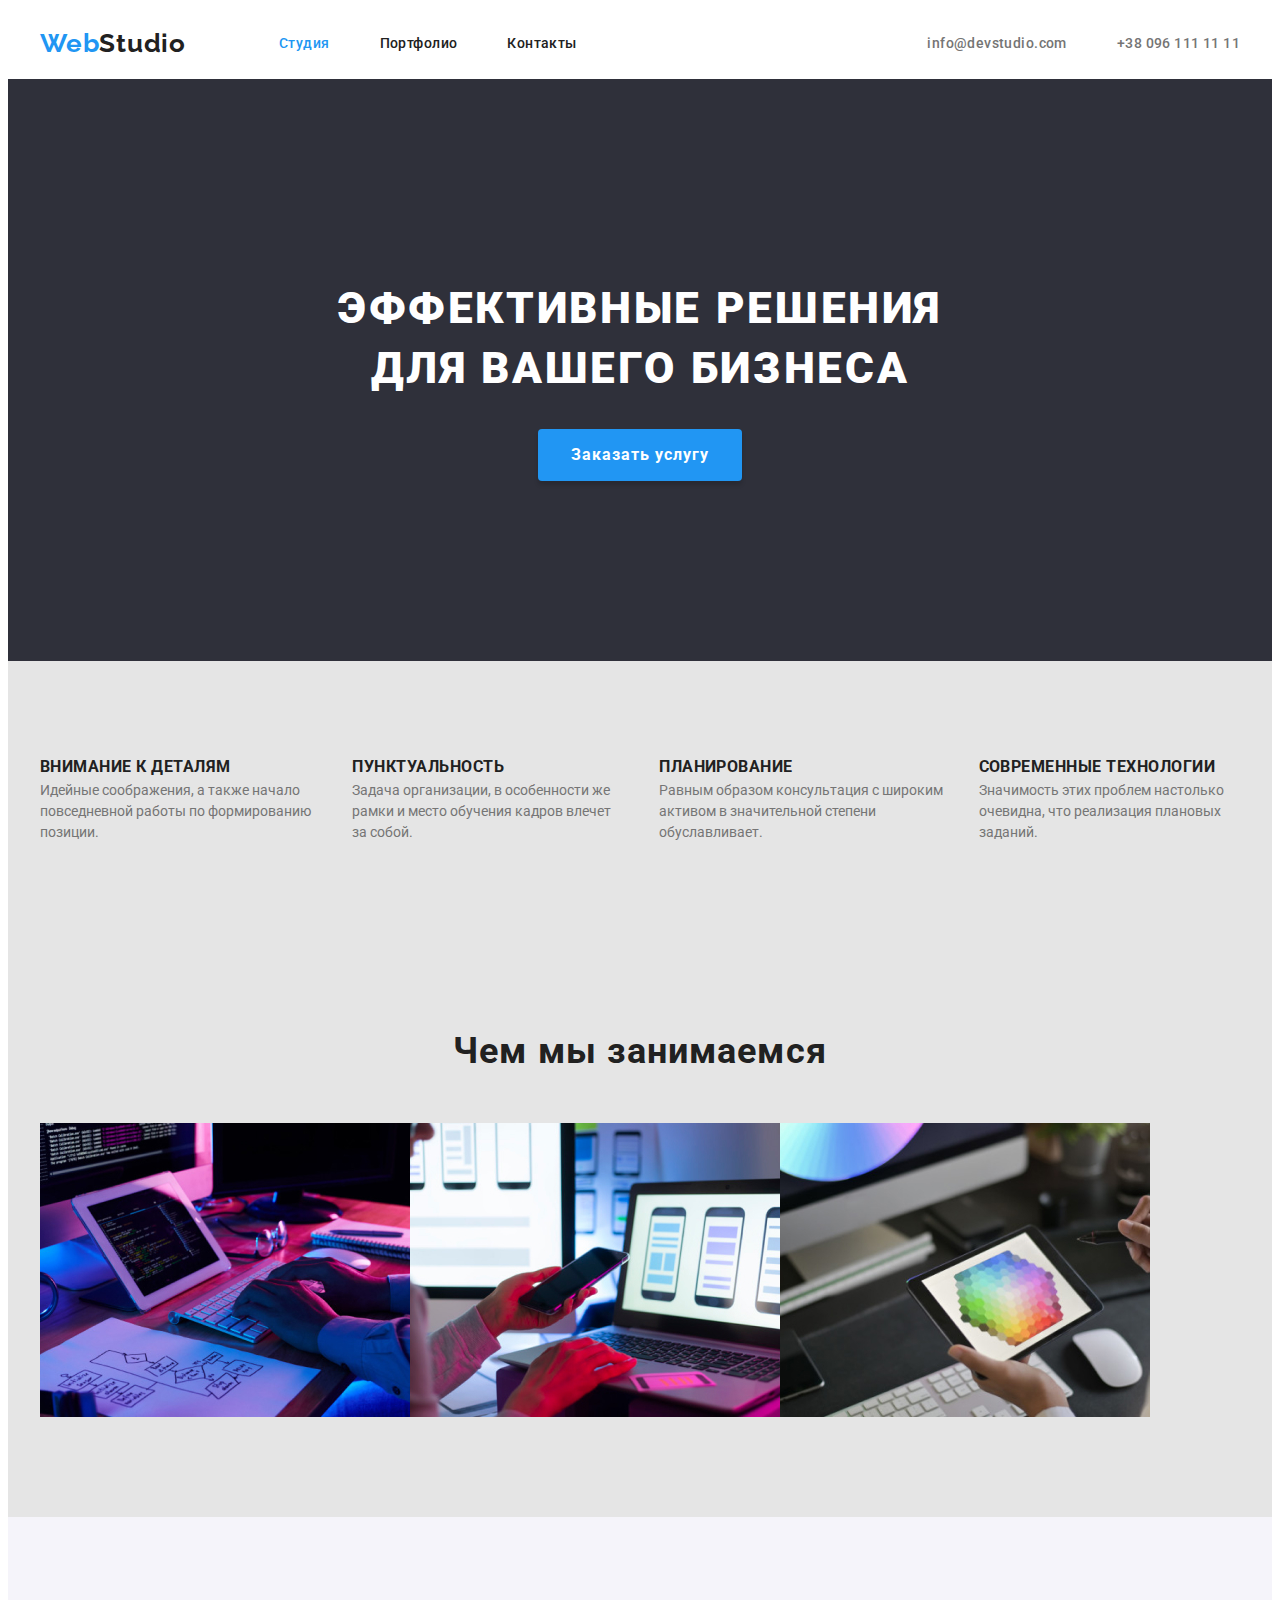
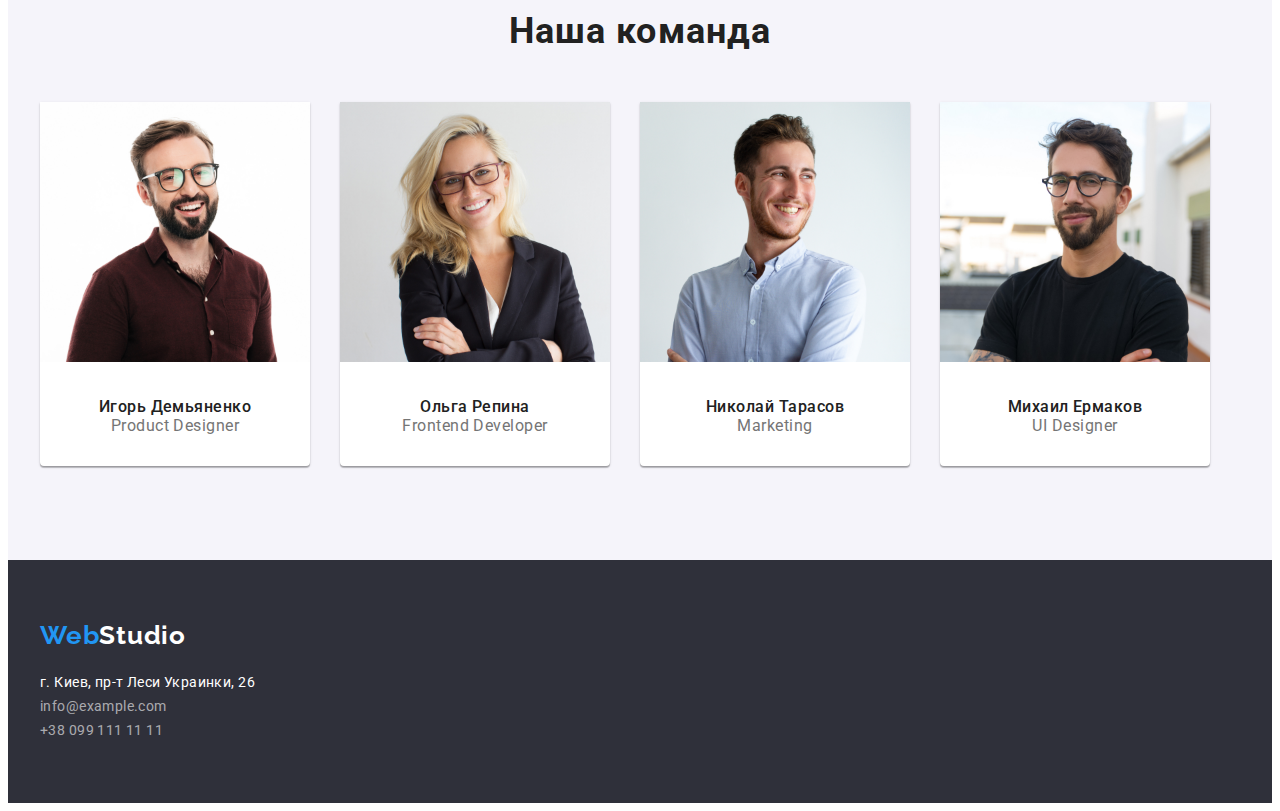
==== commit be928f73: "fix html" ====
--- a/index.html
+++ b/index.html
@@ -22,7 +22,7 @@
       <nav class="nav">
          <ul class="nav-list list">
             <li><a class="link studio" href="#">Студия</a></li>
-            <li><a class="link" href="/portfolio.html">Портфолио</a></li>
+            <li><a class="link" href="./portfolio.html">Портфолио</a></li>
             <li><a class="link" href="#">Контакты</a></li>
          </ul>
       </nav>
@@ -43,21 +43,24 @@
             <ul class="list-section ">
                <li class="items">
                   <h3 class="list-title">Внимание к деталям</h3>
-                  <p class="text">Идейные соображения, а также начало повседневной работы по формированию позиции.</p>
+                  <p class="text-list">Идейные соображения, а также начало повседневной работы по формированию позиции.
+                  </p>
                </li>
                <li class="items">
                   <h3 class="list-title">Пунктуальность</h3>
-                  <p class="text">Задача организации, в особенности же рамки и место обучения кадров влечет за собой.
+                  <p class="text-list">Задача организации, в особенности же рамки и место обучения кадров влечет за
+                     собой.
                   </p>
                </li>
                <li class="items">
                   <h3 class="list-title">Планирование</h3>
-                  <p class="text">Равным образом консультация с широким активом в значительной степени обуславливает.
+                  <p class="text-list">Равным образом консультация с широким активом в значительной степени
+                     обуславливает.
                   </p>
                </li>
                <li class="items">
                   <h3 class="list-title">Современные технологии</h3>
-                  <p class="text">Значимость этих проблем настолько очевидна, что реализация плановых заданий.</p>
+                  <p class="text-list">Значимость этих проблем настолько очевидна, что реализация плановых заданий.</p>
                </li>
             </ul>
          </div>
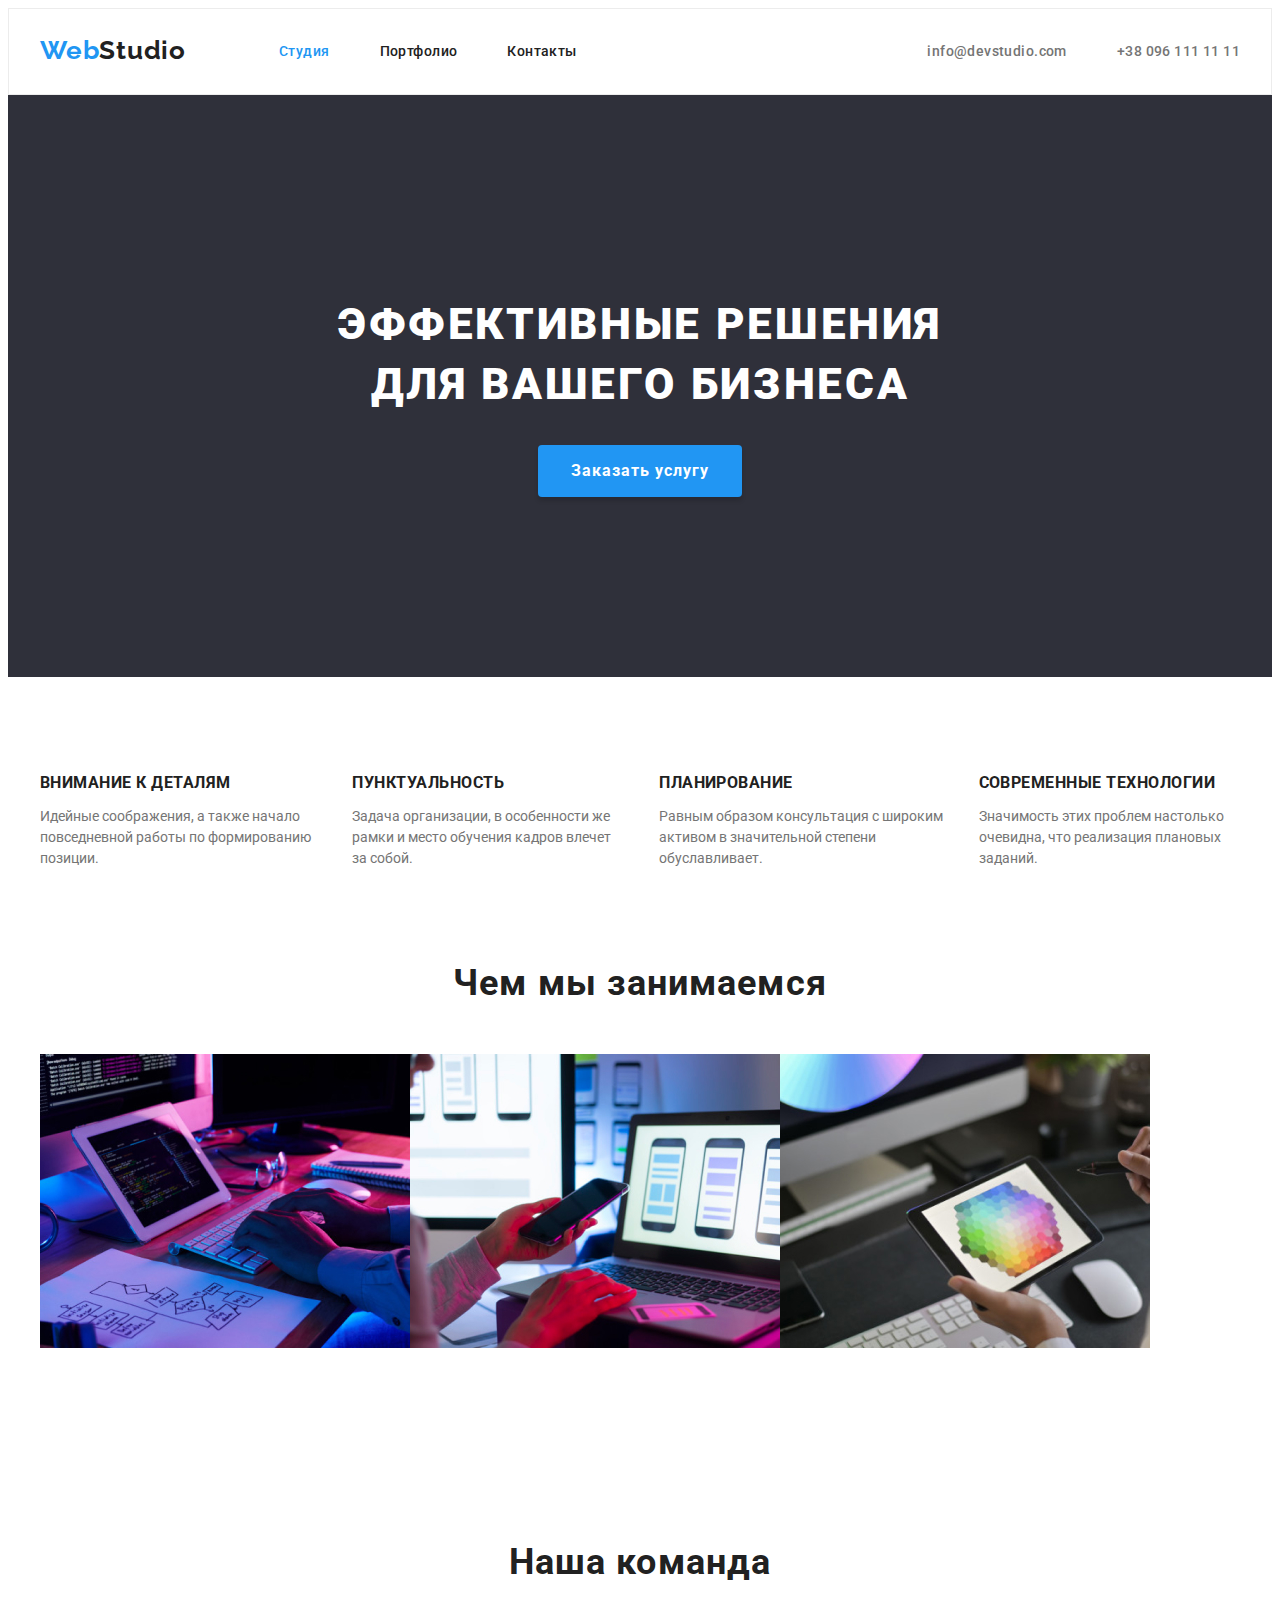
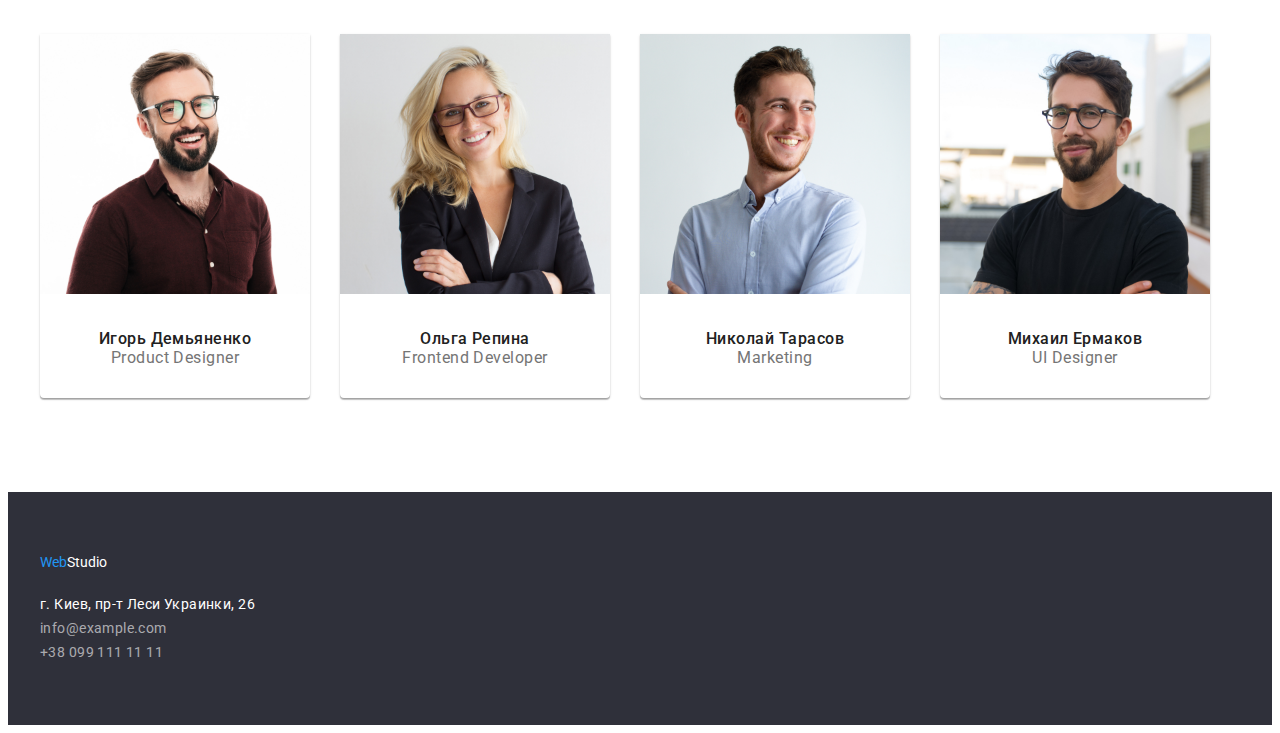
==== commit df9050c1: "edit html css" ====
--- a/index.html
+++ b/index.html
@@ -16,20 +16,23 @@
 </head>
 
 <body>
-   <header class="heder cotener">
+   <header class="heder ">
+      <div class="cotener nav-bar">
+         <a class="logo" href="#"><span>Web</span>Studio</a>
+         <nav class="nav">
+            <ul class="nav-list list">
+               <li><a class="link studio" href="#">Студия</a></li>
+               <li><a class="link" href="./portfolio.html">Портфолио</a></li>
+               <li><a class="link" href="#">Контакты</a></li>
+            </ul>
+         </nav>
+         <ul class="adress">
+            <li><a class="link" href="mailto:info@devstudio.com">info@devstudio.com</a></li>
+            <li><a class="link" href="tel:+380961111111">+38 096 111 11 11</a> </li>
+         </ul>
+      </div>
 
-      <a class="logo" href="#"><span>Web</span>Studio</a>
-      <nav class="nav">
-         <ul class="nav-list list">
-            <li><a class="link studio" href="#">Студия</a></li>
-            <li><a class="link" href="./portfolio.html">Портфолио</a></li>
-            <li><a class="link" href="#">Контакты</a></li>
-         </ul>
-      </nav>
-      <ul class="adress">
-         <li><a class="link" href="mailto:info@devstudio.com">info@devstudio.com</a></li>
-         <li><a class="link" href="tel:+380961111111">+38 096 111 11 11</a> </li>
-      </ul>
+
 
    </header>
    <main>
@@ -37,7 +40,7 @@
          <h1 class="hiro-title">Эффективные решения<br> для вашего бизнеса</h1>
          <button class="btn" type="button"> Заказать услугу</button>
       </section>
-      <section class="section bgc-greey ">
+      <section class=" unit ">
          <div class="cotener">
             <h2 class="visually-hidden" aria-hidden="true" tabindex="-1">Особенности </h2>
             <ul class="list-section ">
@@ -65,7 +68,7 @@
             </ul>
          </div>
       </section>
-      <section class="section bgc-greey ">
+      <section class="section  ">
          <div class="cotener">
             <h2 class="section-title">Чем мы занимаемся</h2>
             <ul class="list-img">
@@ -75,7 +78,7 @@
             </ul>
          </div>
       </section>
-      <section class="section bgc-nogreey">
+      <section class="section ">
          <div class="cotener">
             <h2 class="section-title img ">Наша команда</h2>
             <div class="img-list">
--- a/css/styles.css
+++ b/css/styles.css
@@ -29,37 +29,43 @@
    font-family: "Roboto", sans-serif;
    color: var(--brend-color);
    font-size: 14px;
+   background-color: #fff;
    line-height: 1.5;
 }
 
 .cotener {
-   max-width: 1200px;
+   width: 1200px;
    padding: 0 15px;
-   text-align: center;
    margin: 0 auto;
    /* outline: solid #bd0a0a; */
 }
 
-.heder {
+.nav-bar {
    display: flex;
    justify-content: space-between;
    align-items: center;
-   background-color: #fff;
+}
+
+.heder {
+   border: 1px solid #ececec;
 }
 
 .heder a {
    display: block;
-   padding-top: 20px;
-   padding-bottom: 20px;
-}
-
-.logo {
+   padding-top: 32px;
+   padding-bottom: 32px;
+}
+
+.nav-bar .logo {
    font-family: "Raleway";
    font-weight: 700;
    font-size: 26px;
    line-height: 1.2;
    letter-spacing: 0.03em;
    color: var(--title-color);
+
+   padding-top: 24px;
+   padding-bottom: 25px;
 }
 
 .logo > span {
@@ -97,7 +103,7 @@
 }
 
 .nav-list li:not(:last-child) {
-   padding-right: 50px;
+   margin-right: 50px;
 }
 
 .adress a {
@@ -155,6 +161,10 @@
 
 /* --------------section 1------------ */
 
+.section {
+   padding: 94px 0;
+}
+
 .bgc-greey {
    background-color: var(--bgc-body);
 }
@@ -185,6 +195,9 @@
    margin-right: 0;
 }
 
+section.unit {
+   padding-top: 94px;
+}
 /* --------------section 2------------ */
 .section-title {
    margin-bottom: 50px;
@@ -199,6 +212,7 @@
    font-weight: 700;
    letter-spacing: var(--l-s);
    text-transform: uppercase;
+   margin-bottom: 10px;
 }
 
 .list-img .item {
@@ -259,10 +273,6 @@
 }
 .card:last-child {
    margin-right: 0;
-}
-
-.section {
-   padding: 94px 0;
 }
 
 .futter {
@@ -377,7 +387,7 @@
    margin-right: 30px;
    margin-bottom: 30px;
    background-color: #fff;
-   border: 1px solid #eeeeee;
+   border-bottom: 1px solid #eeeeee;
    box-sizing: border-box;
    text-align: start;
 }
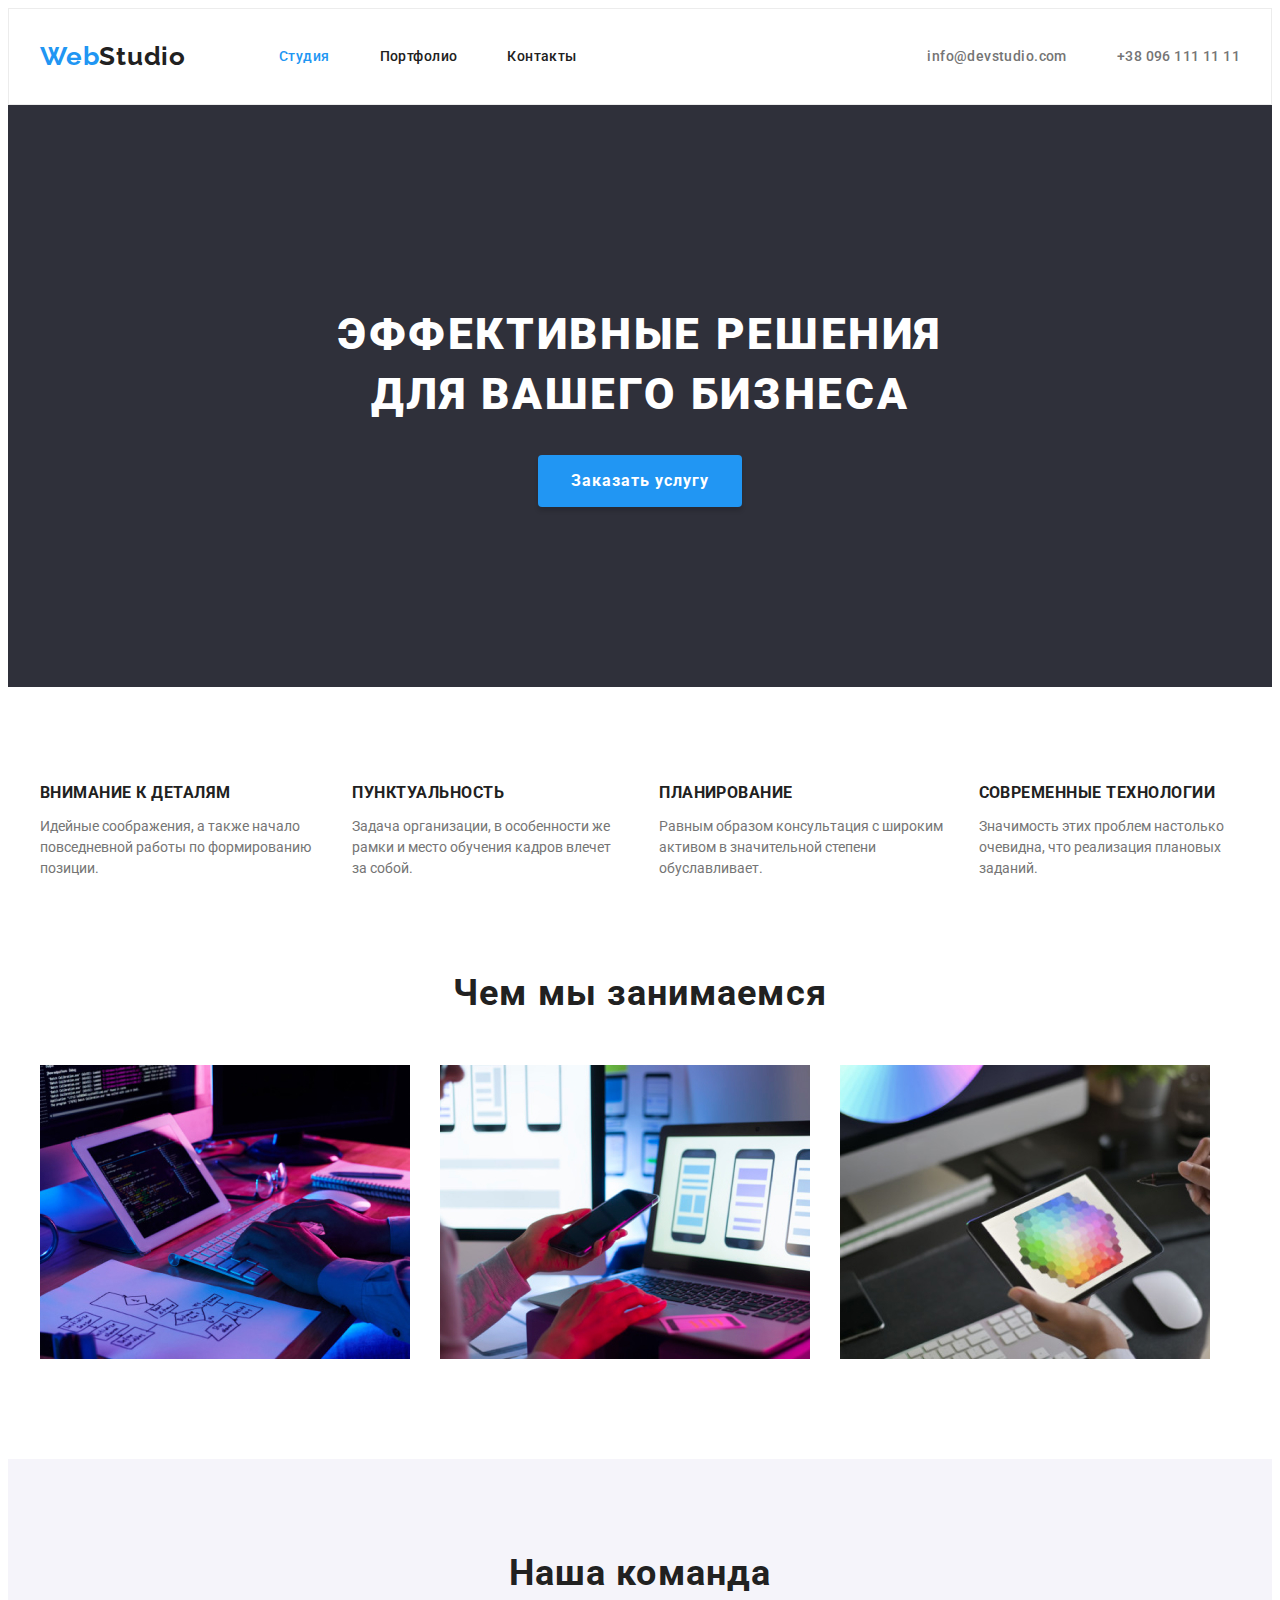
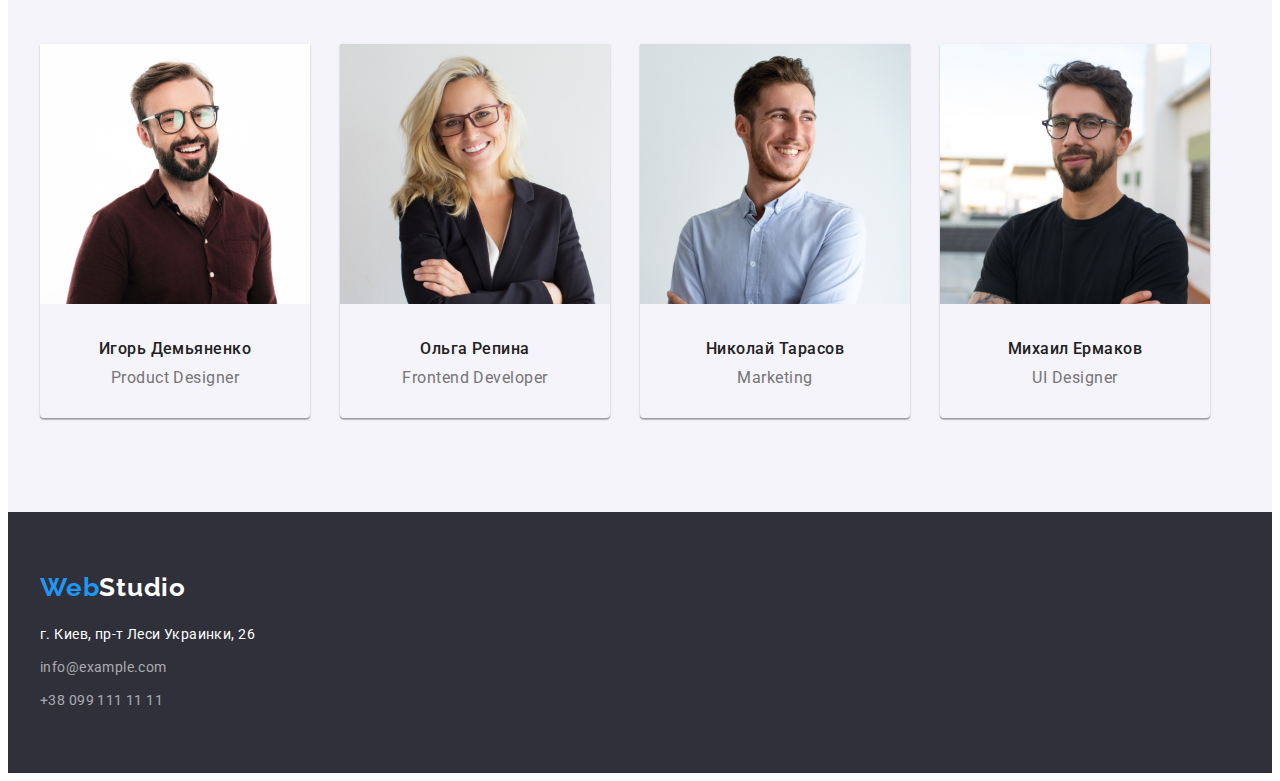
==== commit 37f27bba: "fix html portfolio" ====
--- a/index.html
+++ b/index.html
@@ -72,45 +72,45 @@
          <div class="cotener">
             <h2 class="section-title">Чем мы занимаемся</h2>
             <ul class="list-img">
-               <li class="item"><img src="./images/img.jpg" alt="разработка" height="294"></li>
-               <li class="item"><img src="./images/img2.jpg" alt="мобильное приложение" height="294"></li>
-               <li class="item"><img src="./images/img3.jpg" alt="внешнее оформление" height="294"></li>
+               <li class="item"><img src="./images/img.jpg" alt="разработка" width="370"></li>
+               <li class="item"><img src="./images/img2.jpg" alt="мобильное приложение" width="370"></li>
+               <li class="item"><img src="./images/img3.jpg" alt="внешнее оформление" width="370"></li>
             </ul>
          </div>
       </section>
-      <section class="section ">
+      <section class="section bgc-nogreey">
          <div class="cotener">
             <h2 class="section-title img ">Наша команда</h2>
-            <div class="img-list">
-               <div class="card">
+            <ul class="img-list">
+               <li class="card">
                   <img src="./images/avatar.jpg" alt="avatar" height="260" width="270">
                   <div class="container">
                      <h3>Игорь Демьяненко</h3>
                      <p class="card-text">Product Designer</p>
                   </div>
-               </div>
-               <div class="card">
+               </li>
+               <li class="card">
                   <img src="./images/avatar1.jpg" alt="avatar" height="260" width="270">
                   <div class="container">
                      <h3>Ольга Репина</h3>
                      <p class="card-text">Frontend Developer</p>
                   </div>
-               </div>
-               <div class="card">
+               </li>
+               <li class="card">
                   <img src="./images/avatar2.jpg" alt="avatar" height="260" width="270">
                   <div class=" container">
                      <h3>Николай Тарасов</h3>
                      <p class="card-text">Marketing</p>
                   </div>
-               </div>
-               <div class="card">
+               </li>
+               <li class="card">
                   <img src="./images/avatar3.jpg" alt="avatar" height="260" width="270">
                   <div class="container">
                      <h3>Михаил Ермаков</h3>
                      <p class="card-text">UI Designer</p>
                   </div>
-               </div>
-            </div>
+               </li>
+            </ul>
          </div>
       </section>
    </main>
--- a/css/styles.css
+++ b/css/styles.css
@@ -56,7 +56,7 @@
    padding-bottom: 32px;
 }
 
-.nav-bar .logo {
+.logo {
    font-family: "Raleway";
    font-weight: 700;
    font-size: 26px;
@@ -217,6 +217,11 @@
 
 .list-img .item {
    width: calc((100%-60px) / 3);
+   margin-right: 30px;
+}
+
+.item:last-child {
+   margin-right: 0;
 }
 
 .text {
@@ -252,6 +257,7 @@
    line-height: 1.18;
    text-align: center;
    letter-spacing: var(--l-s);
+   margin-bottom: 10px;
 }
 
 .card-text {
@@ -287,8 +293,9 @@
 
 .futter .logo {
    color: #ffffff;
-   padding-bottom: 20px;
    display: block;
+   margin-bottom: 20px;
+   padding: 0;
 }
 
 .adress-item {
@@ -297,6 +304,9 @@
    line-height: 1.71;
    letter-spacing: var(--l-s);
 }
+.adress-item:not(:last-child) {
+   margin-bottom: 9px;
+}
 
 .adress-item a {
    color: rgba(255, 255, 255, 0.6);
@@ -306,7 +316,7 @@
 }
 /* ------------------ portfolio------------------- */
 .btn-radio {
-   padding-top: 100px;
+   padding:94px 0;
 }
 
 .btn-radio button {
@@ -321,6 +331,7 @@
 
    border: none;
    background-color: transparent;
+
 }
 .contener-btn {
    display: flex;
@@ -330,9 +341,15 @@
    max-width: 612px;
    margin: auto;
 }
-
+.btn-items button {
+      cursor: pointer;
+      min-height: 38px;
+      min-width: 73px;
+      background: #F5F4FA;
+      border-radius: 4px;
+}
 .btn-items:not(:last-child) {
-   margin-right: 30px;
+   margin-right: 8px;
 }
 
 .image-card a {
@@ -353,19 +370,21 @@
    font-size: 18px;
    line-height: 2;
    letter-spacing: 0.06em;
-}
-
-.title-card,
-.text {
-   padding-left: 24px;
-}
-.text {
-   padding-bottom: 20px;
-}
-
-button:hover,
-button:focus {
-   background-color: #2196f3;
+   margin-bottom: 4px;
+}
+
+.desc {
+   padding:20px 24px;
+   background: #ffffff;
+   border-right: 1px solid #eeeeee;
+   border-bottom: 1px solid #eeeeee;
+   border-left: 1px solid #eeeeee;
+}
+
+button.activ {
+   display: block;
+   text-align: center;
+   background: #2196f3;
    color: #ffffff;
    cursor: pointer;
    min-height: 38px;
@@ -383,13 +402,15 @@
    flex-wrap: wrap;
 }
 .grid-items {
+   display: block;
    width: calc((100% - 60px) / 3);
    margin-right: 30px;
    margin-bottom: 30px;
    background-color: #fff;
-   border-bottom: 1px solid #eeeeee;
+   /* border-bottom: 1px solid #eeee; */
    box-sizing: border-box;
    text-align: start;
+   
 }
 
 .grid-items:nth-child(3n) {
